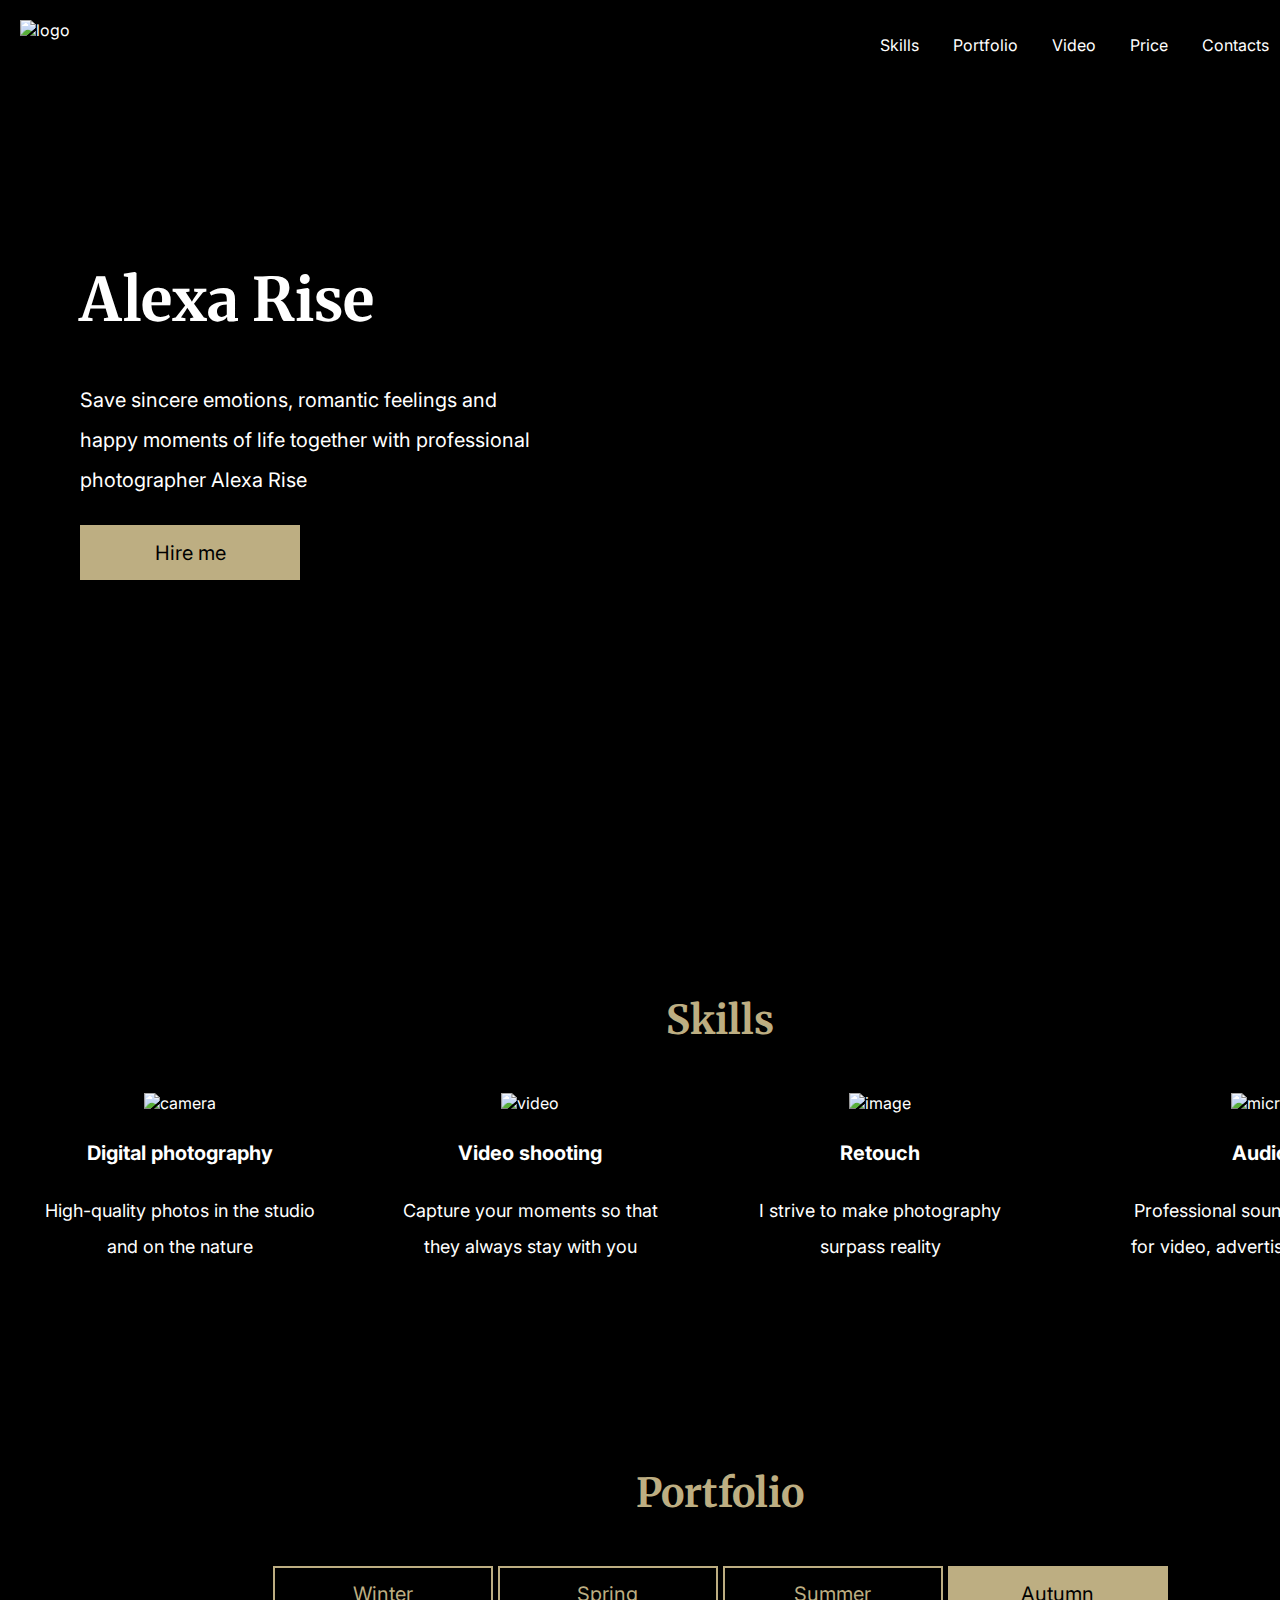
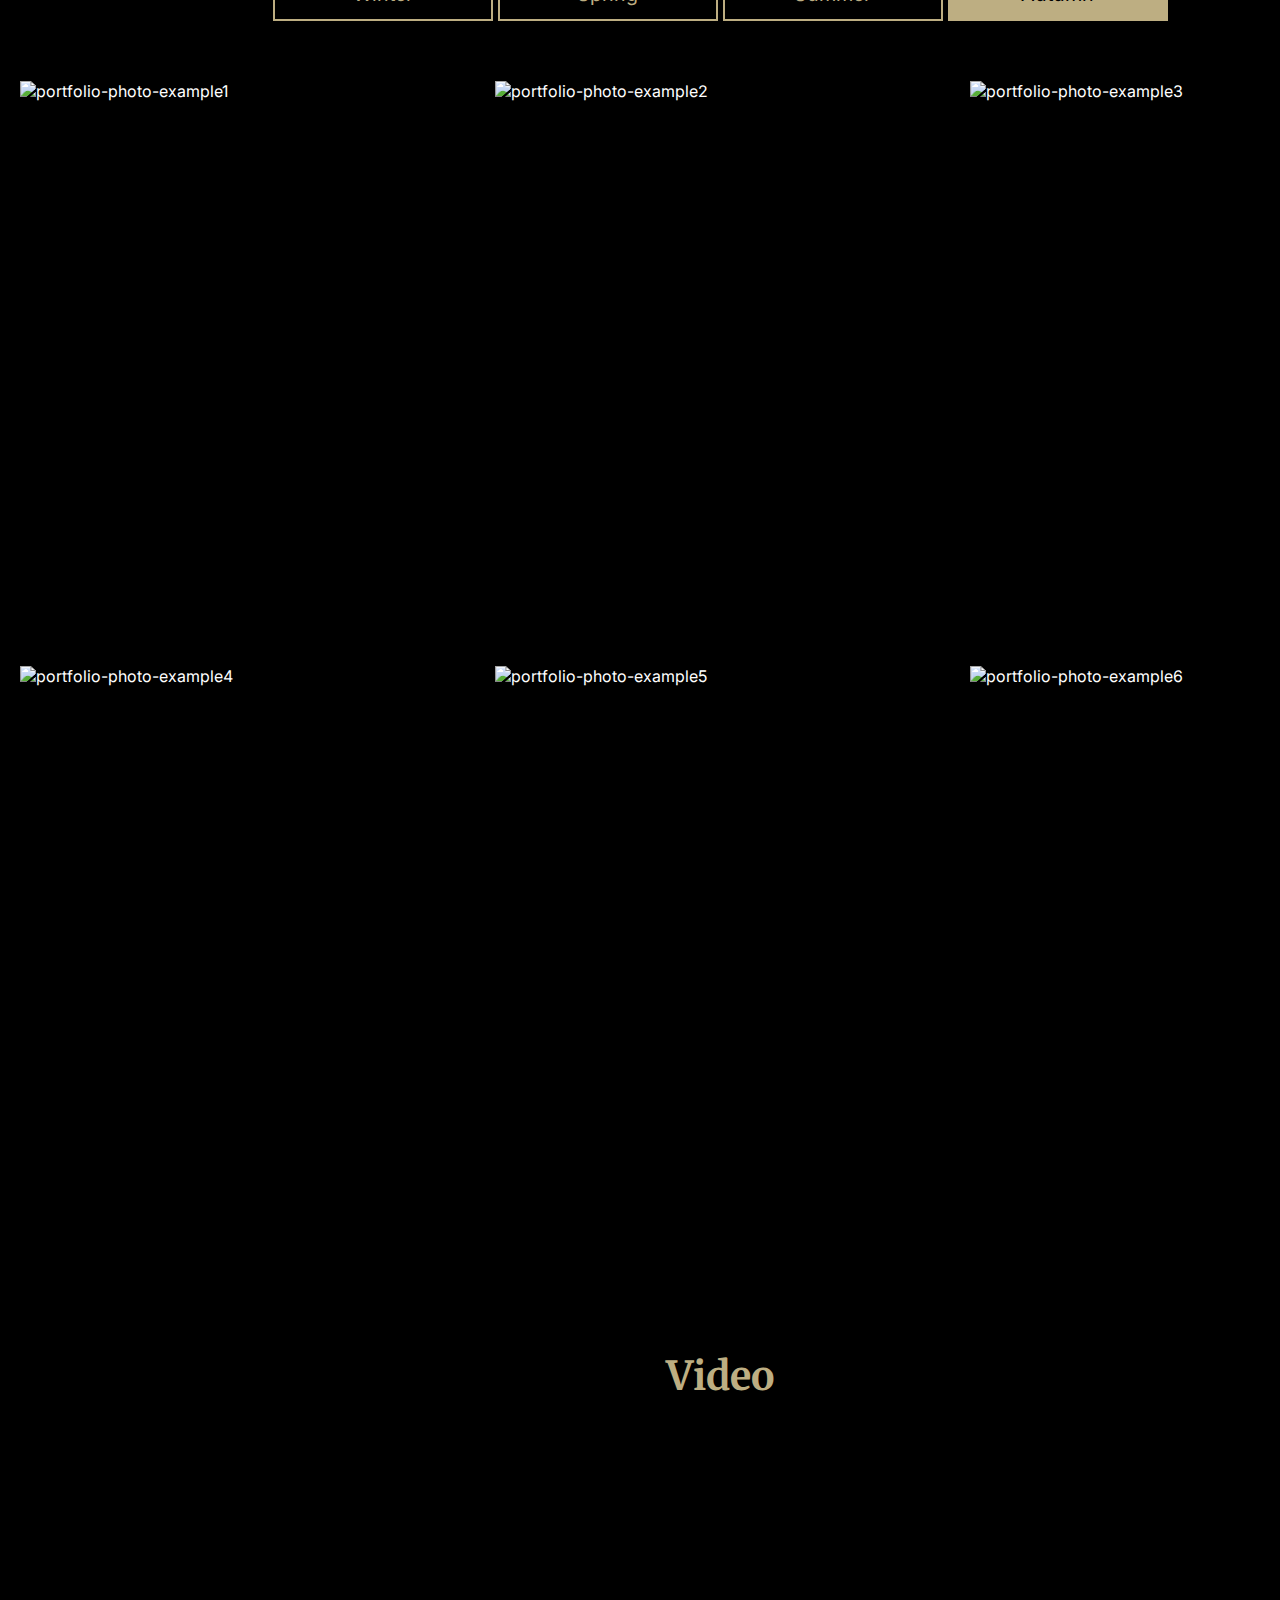
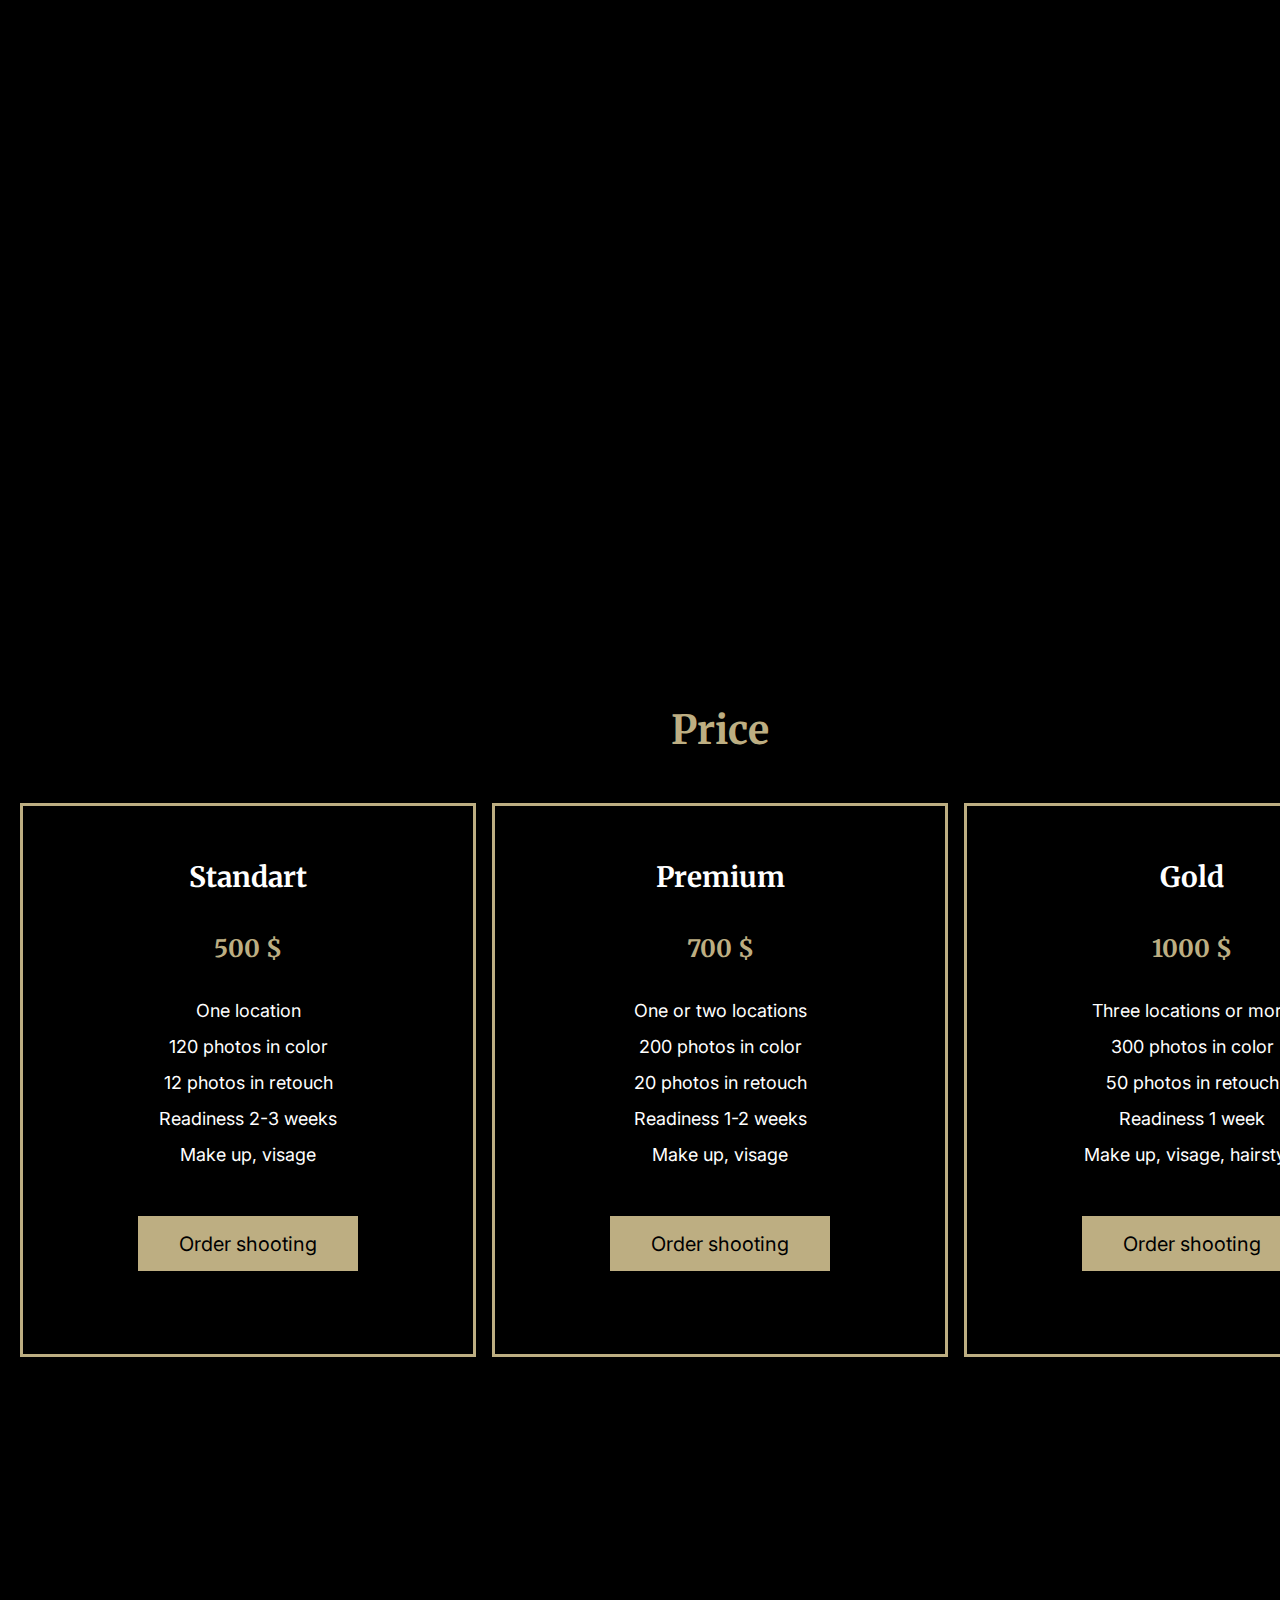
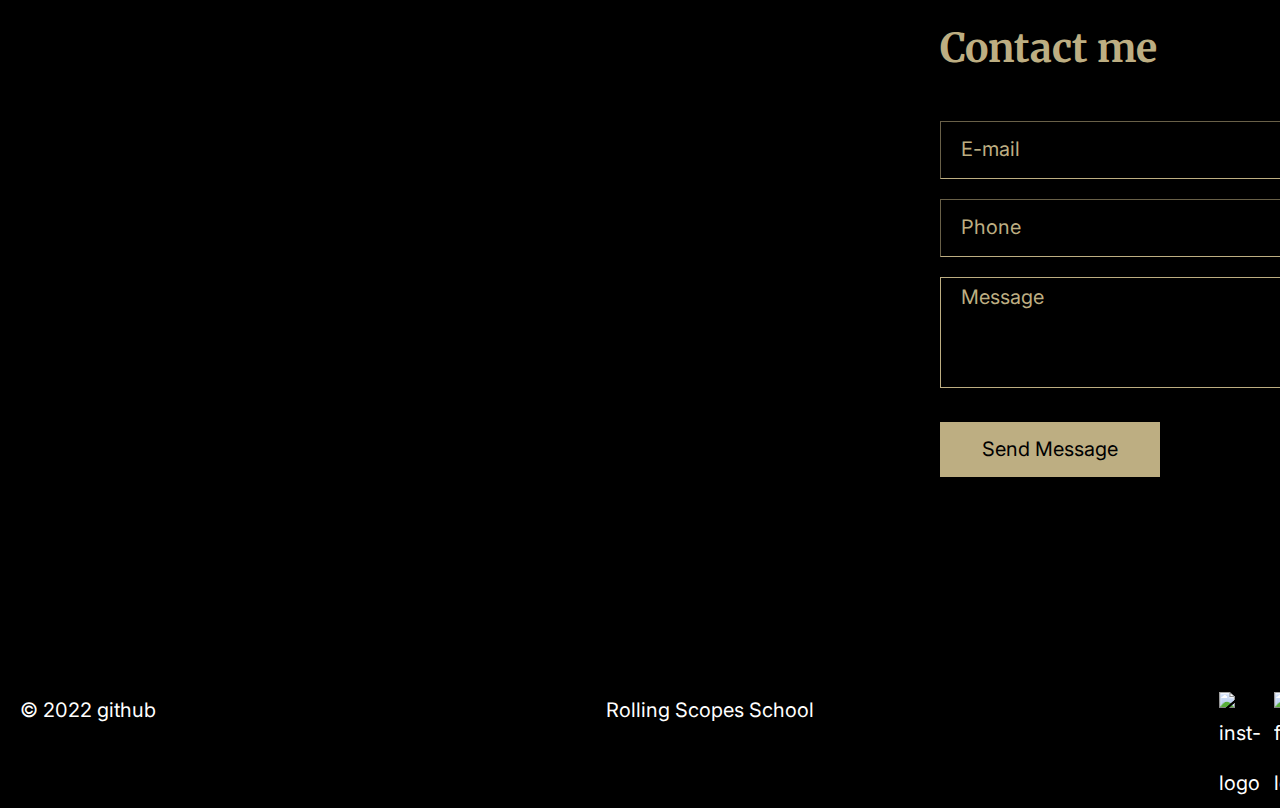
==== index.html @ 358b3a23 "Add files via upload" ====
<!DOCTYPE HTML>
<html>
 <head>
  <meta charset="utf-8">
  <title>portfolio</title>
  <link rel="preconnect" href="https://fonts.googleapis.com">
  <link rel="preconnect" href="https://fonts.gstatic.com" crossorigin>
  <link href="https://fonts.googleapis.com/css2?family=Inter:wght@400;700&family=Merriweather:wght@700&family=Open+Sans:wght@300&display=swap" rel="stylesheet">
  <link rel="preconnect" href="https://fonts.googleapis.com">
  <link rel="preconnect" href="https://fonts.gstatic.com" crossorigin>
  <link href="https://fonts.googleapis.com/css2?family=Inter:wght@400;700&family=Open+Sans:wght@300&display=swap" rel="stylesheet">
  <link rel="stylesheet" href="style.css">
 </head>
 <body>
     <header>
        <div class="container">
            <div class="logo"><img src="assets/svg/logo.svg" alt="logo" width="50px" height="50px"></div>
            <div class="nav-list"><nav>
             <a href="#skills">Skills</a>
             <a href="#portfolio">Portfolio</a>
             <a href="#video">Video</a>
             <a href="#price">Price</a>
             <a href="#contacts">Contacts</a>
         </nav></div>
         <div class="switch-lng">
             <span class="lng-active">en</span>
             <span class="text-lng">/</span>
             <span class="lng-non-active" title="sorry, this function isn't available now. please, try later">ru</span>
         </div>
        </div>
    </header>
     <main>
         <section class="bg">
             <div class="hero">
             <h1>Alexa Rise</h1>
             <p class="introduction">Save sincere emotions, romantic feelings and happy moments of life together 
                with professional photographer Alexa Rise</p>
                <span><button><div class="button-text">Hire me</div></button></span>
         </section>

         <section id="skills" class="skills">
         <div class="heh2"><h2>Skills</h2></div>
         <div class="skills-items">
             <div class="skill-item" style="margin-right:30px;">
                 <img src = "assets/svg/camera 1.svg" alt="camera" width="62px" height="50px">
                 <p>Digital photography</p> 
                 <p class="text-item">High-quality photos in the studio and on the nature</p>
                 </div>

             <div class="skill-item" style="margin-right: 30px;" style="margin-left: 30px;">
                 <img src = "assets/svg/video 1.svg" alt="video" width="60px" height="50px"> 
                 <p>Video shooting</p>
                 <p class="text-item">Capture your moments so that they always stay with you</p>
             </div>

             <div class="skill-item"  style="margin-right: 30px;" style="margin-left: 30px;">
                <img src = "assets/svg/image 1.svg" alt="image" width="66px" height="50px">
                <p>Retouch</p>
                <p class="text-item">I strive to make photography surpass reality</p>
             </div>

             <div class="skill-item" style="margin-left: 30px;">
                <img src = "assets/svg/mic 1.png" alt="micro" width="32px" height="50px">
                <p>Audio</p>
                <p class="text-item">Professional sounds recording for video, advertising, portfolio</p>
             </div>

         </div>
        </section>


        <section class="portfolio" id="portfolio">
         <div class="heh2"><h2>Portfolio</h2></div>
         <div class="portfolio-buttons">
             <span><button class="button-non-active" title="sorry, this function isn't available now. please, try later" ><div class="button-na-text">Winter</div></button></span>
             <span><button class="button-non-active" title="sorry, this function isn't available now. please, try later" ><div class="button-na-text">Spring</div></button></span>
             <span><button class="button-non-active" title="sorry, this function isn't available now. please, try later" ><div class="button-na-text">Summer</div></button></span>
             <span><button ><div class="button-text">Autumn</div></button></span>
         </div>
         <div class="portfolio-items">
             <div class="photo-row">
             <img src="assets/img/portfolio-img.jpg" alt="portfolio-photo-example1" width="450px" height="560px">
             <img src="assets/img/portfolio-img-1.jpg" alt="portfolio-photo-example2" width="450px" height="560px">
             <img src="assets/img/portfolio-img-2.jpg" alt="portfolio-photo-example3" width="450px" height="560px">
             </div>
             <div class="photo-row">
             <img src="assets/img/portfolio-img-3.jpg" alt="portfolio-photo-example4" width="450px" height="560px">
             <img src="assets/img/portfolio-img-4.jpg" alt="portfolio-photo-example5" width="450px" height="560px">
             <img src="assets/img/portfolio-img-5.jpg" alt="portfolio-photo-example6" width="450px" height="560px">
         </div></div>
        </section>

         <section id="video" class="video">
            <div class="heh2"><h2>Video</h2></div>
        <div class="video-player">
          
            </div>
        </section>


        <section id="price" class="price">
        <div class="heh2"><h2>Price</h2></div>
        <div class="price-items">
            <div class="price-item">
                <div class="price-type">Standart</div>
                <div class="price-price">500 $</div>
                <div class="frame">
                    <div>One location</div>
                    <div>120 photos in color</div>
                    <div>12 photos in retouch</div>
                    <div>Readiness 2-3 weeks</div>
                    <div>Make up, visage</div>
                </div>
                <div class="price-button"><button><div class="button-text">Order shooting</div></button></div>
            </div>
            <div class="price-item">
                <div class="price-type">Premium</div>
                <div class="price-price">700 $</div>
                <div class="frame">
                    <div>One or two locations</div>
                    <div>200 photos in color</div>
                    <div>20 photos in retouch</div>
                    <div>Readiness 1-2 weeks</div>
                    <div>Make up, visage</div>
                </div>
                <div class="price-button"><button><div class="button-text">Order shooting</div></button></div>
            </div>
            <div class="price-item">
                <div class="price-type">Gold</div>
                <div class="price-price">1000 $</div>
                <div class="frame">
                    <div>Three locations or more</div>
                    <div>300 photos in color</div>
                    <div>50 photos in retouch</div>
                    <div>Readiness 1 week</div>
                    <div>Make up, visage, hairstyle</div>
                </div>
                <div class="price-button"><button><div class="button-text">Order shooting</div></button></div>
            </div>
        </div>
        </section>


        <section id="contacts" class="contacts">
            <div class="contacts-form">
                <div class="contacts-h2"><h2>Contact me</h2></div>
           <form>
               <div class="email"><input placeholder="E-mail"></div>
               <div class="phone"><input placeholder="Phone"></div>
               <div class="text"><textarea placeholder="Message"></textarea></div>
           </form>
           <div><button><div class="button-text">Send Message</div></button></div>
         </section></div>


         </div>
    </main>
 </body>
 <footer>
     <div class="footer-data">
        <span>©</span>
        <span class="year"><time datetime="2022">2022</time></span>
        <a href="https://github.com/AngelMakh">github</a>
     </div>
    <div class="rss">
        <a href="https://rs.school/js-stage0/">Rolling Scopes School</a>
    </div>
    <div class="social-list">
        <span class="logo-footer"><a href="https://instagram.com/makhotkinaangelina?utm_medium=copy_link"><img src="assets/svg/inst 1.svg" alt="inst-logo"></a></span>
        <span class="logo-footer"><a href="https://www.google.com/search?q=facebook&oq=facebook&aqs=chrome..69i57j46i131i199i433i465i512j0i512l6.2070j0j7&sourceid=chrome&ie=UTF-8"><img src="assets/svg/fb 1.svg" alt="facebook-logo"></a></span>
        <span class="logo-footer"><a href="https://www.google.com/search?q=twitter&ei=0y7kYbCDNJK-kPIP36G_-A0&ved=0ahUKEwjwuKDcwLb1AhUSH0QIHd_QD98Q4dUDCA4&uact=5&oq=twitter&gs_lcp=[base64]&sclient=gws-wiz"><img src="assets/svg/tw 1.svg" alt="twitter-logo"></a></span>
        <span class="logo-footer"><a href="https://www.google.com/search?q=pinterest&ei=8i7kYaiNOejlrgSM0IvYCw&oq=pi&gs_lcp=[base64]&sclient=gws-wiz"><img src="assets/svg/pinterest 1.svg" alt="pinterest-logo"></a></span>
    </div>
 </footer>
</html>
---- style.css ----
main {
  background-image: url('./assets/img/bg.jpg');
  background-position: center -90px;
  background-repeat: no-repeat;
  margin-top: 0;
 }

  html {
    scroll-behavior: smooth; 
  }

  body {
    width: 1440px;
    color: white;
    background-color: black;
    font-family: 'Inter', sans-serif;
    display: flex;
    flex-direction: column;
    justify-content: center;
    margin: auto;
  }

  a :hover {
    cursor: pointer;
    color:#BDAE82;
  }

  header div {
    display: flex;
    flex-direction: row;
  }

  header .container {
    height: 90px;
    width: 1440px;
    background: url('./assets/img/bg.jpg');
    background-repeat: no-repeat;
    background-position: center 0;
    margin-bottom: 0;
    padding-bottom: 0;
  }
 
  .logo {
    width:50px;
    height:40px;
    margin-top: 20px;
    margin-left: 20px;
  }

  .logo:hover {
    filter: invert(26%) sepia(15%) saturate(638%) hue-rotate(7deg) brightness(92%)
      contrast(87%);
  }
  
  nav {
    padding-top: 15px;
    width: 439px;
    height:50px;
    margin: 20px 0px 20px 780px;
    padding-left:30px ;
    padding-right: 31px;
    align-items: center;
    vertical-align: middle;
  }

  nav a {
    text-decoration: none;
    color: white;
    margin-right: 30px;
    cursor: pointer;
  }
  
  .introduction {
    height: 120px;
    width: 470px;
    left: 0px;
    top: 130px;
    border-radius: nullpx;
    font-family: 'Inter', sans-serif;
    font-style: normal;
    font-weight: normal;
    font-size: 20px;
    line-height: 40px;
    margin-bottom: 25px;;
  }

  .button-text {
    font-family: 'Inter', sans-serif;
    font-style: normal;
    font-weight: normal;
    font-size: 20px;
    line-height: 40px;
    text-align: center;
    color: #000000;
  }

  .button-na-text {
    font-family: 'Inter', sans-serif;
    font-style: normal;
    font-weight: normal;
    font-size: 20px;
    line-height: 40px;
    text-align: center;
    color: #BDAE82;  
  }

  h1 {
    font-size: 40px;
    font-family: 'Merriweather', sans-serif;
    width :500px;
    height: 120px;
    font-style: normal;
    font-weight: bold;
    font-size: 60px;
    line-height: 120px;  
    margin-bottom: 0;
  }

  h2 {
    font-family: 'Merriweather', sans-serif;
    color: #BDAE82;
    font-style: normal;
    font-weight: bold;
    font-size: 40px;
    line-height: 80px;
  }

  .heh2 {
    text-align: center;
  }

  .bg {
    margin-top: -10px;;
    height: 640px;
  }

  .hero {
    margin: 160px 860px 330px 80px;
    padding-right: 30px;
  }

  main .section-title {
    margin: 1.388% 0px;
    width: 7.7778%;
    height: 80px;
    
  }

  main .skills {
    margin-top: 100px;
    height: 440px;
    top: 940px;
  }

  main .portfolio {
    height: 1450px;
    top: 100px;
  }

  main .video {
    top: 100px;
    height: 920px;
    top: 100px;  
    bottom: 100px;
  }

  main .contacts{
    background-position:center;
    width: 1440px;
    height: 700px;
    background-image: url("assets/img/contacts.jpg");
  }

  main .price {
    height: 700px;
    top: 100px;
  }

  main .skills-items {
    margin-left: 20px;
    margin-right: 20px;
    display: flex;
    justify-content: center;
  }

  main .skill-item {
    width: 320px;
    height: 240px;
    text-align: center;
    image-orientation: center;
    padding: 0 20px 8px 20px;
  }

  main .skill-item p {
    font-style: normal;
    font-weight: bold;
    font-size: 20px;
    line-height: 40px;
    font-family: 'Inter', sans-serif;
  }

  main .skill-item .text-item {
    font-family: 'Inter' sans-serif;
    font-style: normal;
    font-weight: normal;
    font-size: 18px;
    line-height: 36px;
  }

  .price-items {
    margin-left: 20px;
    margin-right: 20px;
    display: flex;
    justify-content: space-between;
  }

  .price-item {
    border: 3px solid #BDAE82;
    width: 450px;
    height: 505px;
    font-family: 'Merriweather', sans-serif;
    font-style: normal;
    font-weight: bold;
    font-size: 28px;
    line-height: 56px;
    text-align: center;
    padding-top: 43px;
  }

footer a {
  font-family: 'Inter', sans-serif;
  font-style: normal;
  font-weight: normal;
  font-size: 20px;
  line-height: 50px;
  text-decoration: none;
  color: white;
}

::placeholder {
  font-family: 'Inter', sans-serif;
  color: #bdae82;
  font-size: 20px;
}

.price-price {
  font-family: 'Merriweather' sans-serif;
  font-style: normal;
  font-weight: bold;
  font-size: 24px;
  line-height: 48px;
  text-align: center;
  color: #BDAE82;
  margin-top: 20px;
  margin-bottom: 20px;
}

main .frame {
  line-height: 36px;
  text-align: center;
  font-family: 'Inter', sans-serif;
  font-style: normal;
  font-weight: normal;
  font-size: 18px;
}

button {
  background: #BDAE82;
  border-width: 2px;
  border-color: #BDAE82;
  border-style: solid;
  width: 220px;
  height: 55px;
}

button :hover{
  color:white;
  cursor: pointer;
}

.price-button {
  margin-top: 40px;
}

footer {
  height: 150px;
}

.portfolio-buttons {
  display: flex;
  justify-content: center;
  gap: 5px;
  margin: 60px 273px 60 272px;
  margin-bottom: 60px;
}

.portfolio .portfolio-items {
  height: 1145px;
  margin-right: 20px;
  margin-left: 20px;
}

.portfolio .portfolio-items :hover{
  filter: brightness(110%);
}

.photo-row {
  display: flex;
  gap: 25px;
  margin-top: 25px;
}

.footer-data {
  margin:50px 450px 50px 20px;
  gap:20px;
  font-family: 'Inter' sans-serif;
  font-style: normal;
  font-weight: normal;
  font-size: 20px;
  line-height: 50px;
  color: #FFFFFF;
}

footer {
  display: flex;
  flex-direction: row;
}

.social-list {
  height: 50px;
  display: flex;
  flex-direction: row;
  gap: 23px;
  margin: 57px 20px 50px 405px;
}

footer .logo-footer {
  width: 32px;
  height: 32px;
}

footer .logo-footer :hover{
  filter: invert(26%) sepia(15%) saturate(638%) hue-rotate(7deg) brightness(92%) contrast(87%);
}

.rss {
  font-family: 'Inter', sans-serif;
  font-style: normal;
  font-weight: normal;
  font-size: 20px;
  line-height: 50px;
  color: #FFFFFF;
  margin: 50px 0;
}

.switch-lng {
  gap: 9px;
  margin-right: 20px;
  margin-top: 20px;
}

.lng-active {
  color: #BDAE82;
  font-family: 'Inter' sans-serif;
  font-style: normal;
  font-weight: bold;
  font-size: 20px;
  line-height: 50px;
}

.lng-non-active {
  color: white;
  font-family: 'Inter' sans-serif;
  font-style: normal;
  font-weight: bold;
  font-size: 20px;
  line-height: 50px;
}

.text-lng {
  font-family: Inter;
  font-style: normal;
  font-weight: bold;
  font-size: 20px;
  line-height: 50px; 
  text-align: center;
  color: #FFFFFF;
}

.button-non-active {
  color: #BDAE82;
  border-style: solid;
  border-width: 2px;
  border-color: #BDAE82;
  background-color: black;
}

.contacts-form {
  margin-top: 145px;
  margin-right: 20px;
  margin-left: 940px;
  padding-top: 40px;
}

form {
  display: flex;
  flex-direction: column;
  gap: 20px;
  margin-bottom: 30px;
}

input {
  background-color: rgba(0,0,0,0);
  height: 50px;
  width: 450px;
  border-color: #BDAE82;
  border-width: 1px;  
  padding-left:20px;
  padding-top:5px;
}

textarea {
  background-color: rgba(0,0,0,0);
  height: 100px;
  width: 450px;
  border-color:#BDAE82;
  border-width: 1px;
  padding-left:20px;
  padding-top:7px;
}

.video-player {
  background-image: url("assets/img/video-player.png");
  height: 705px;
  width: 1400px;
  margin-left: 20px;
  margin-right: 20px;
}
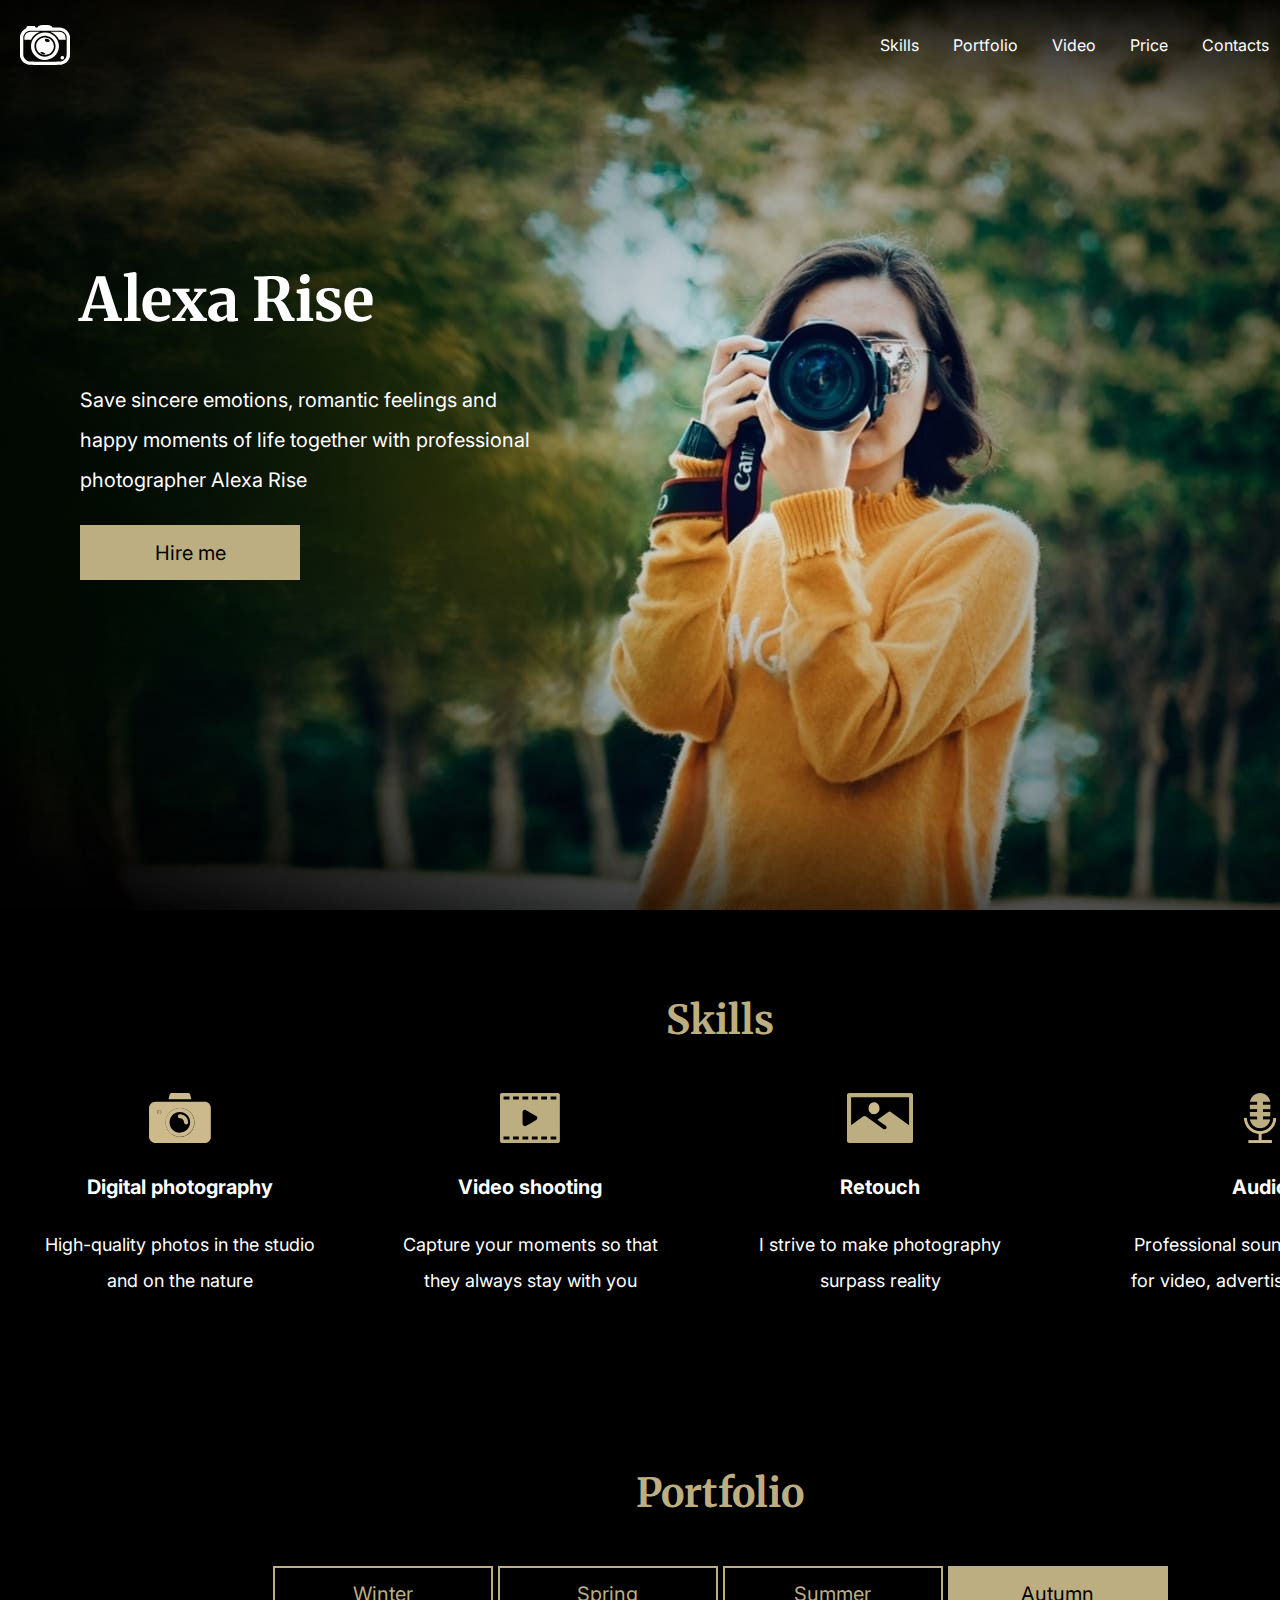
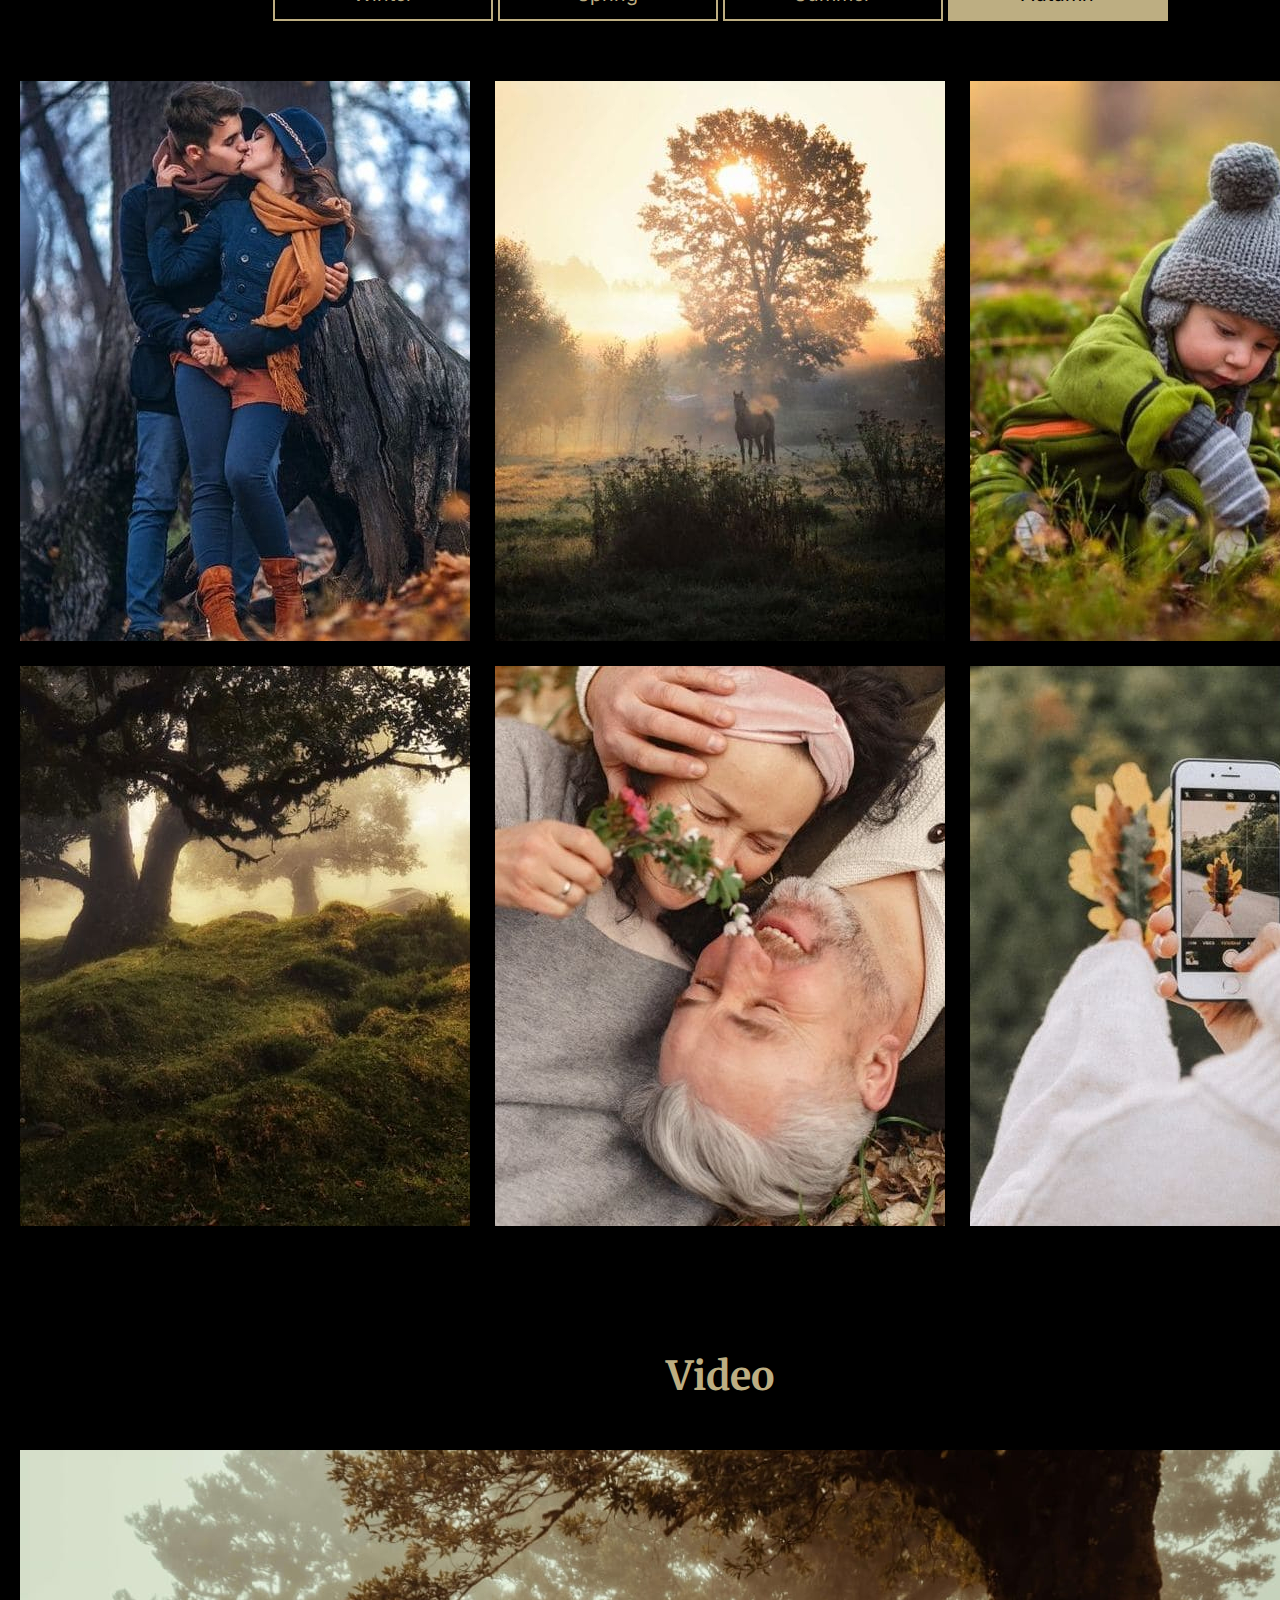
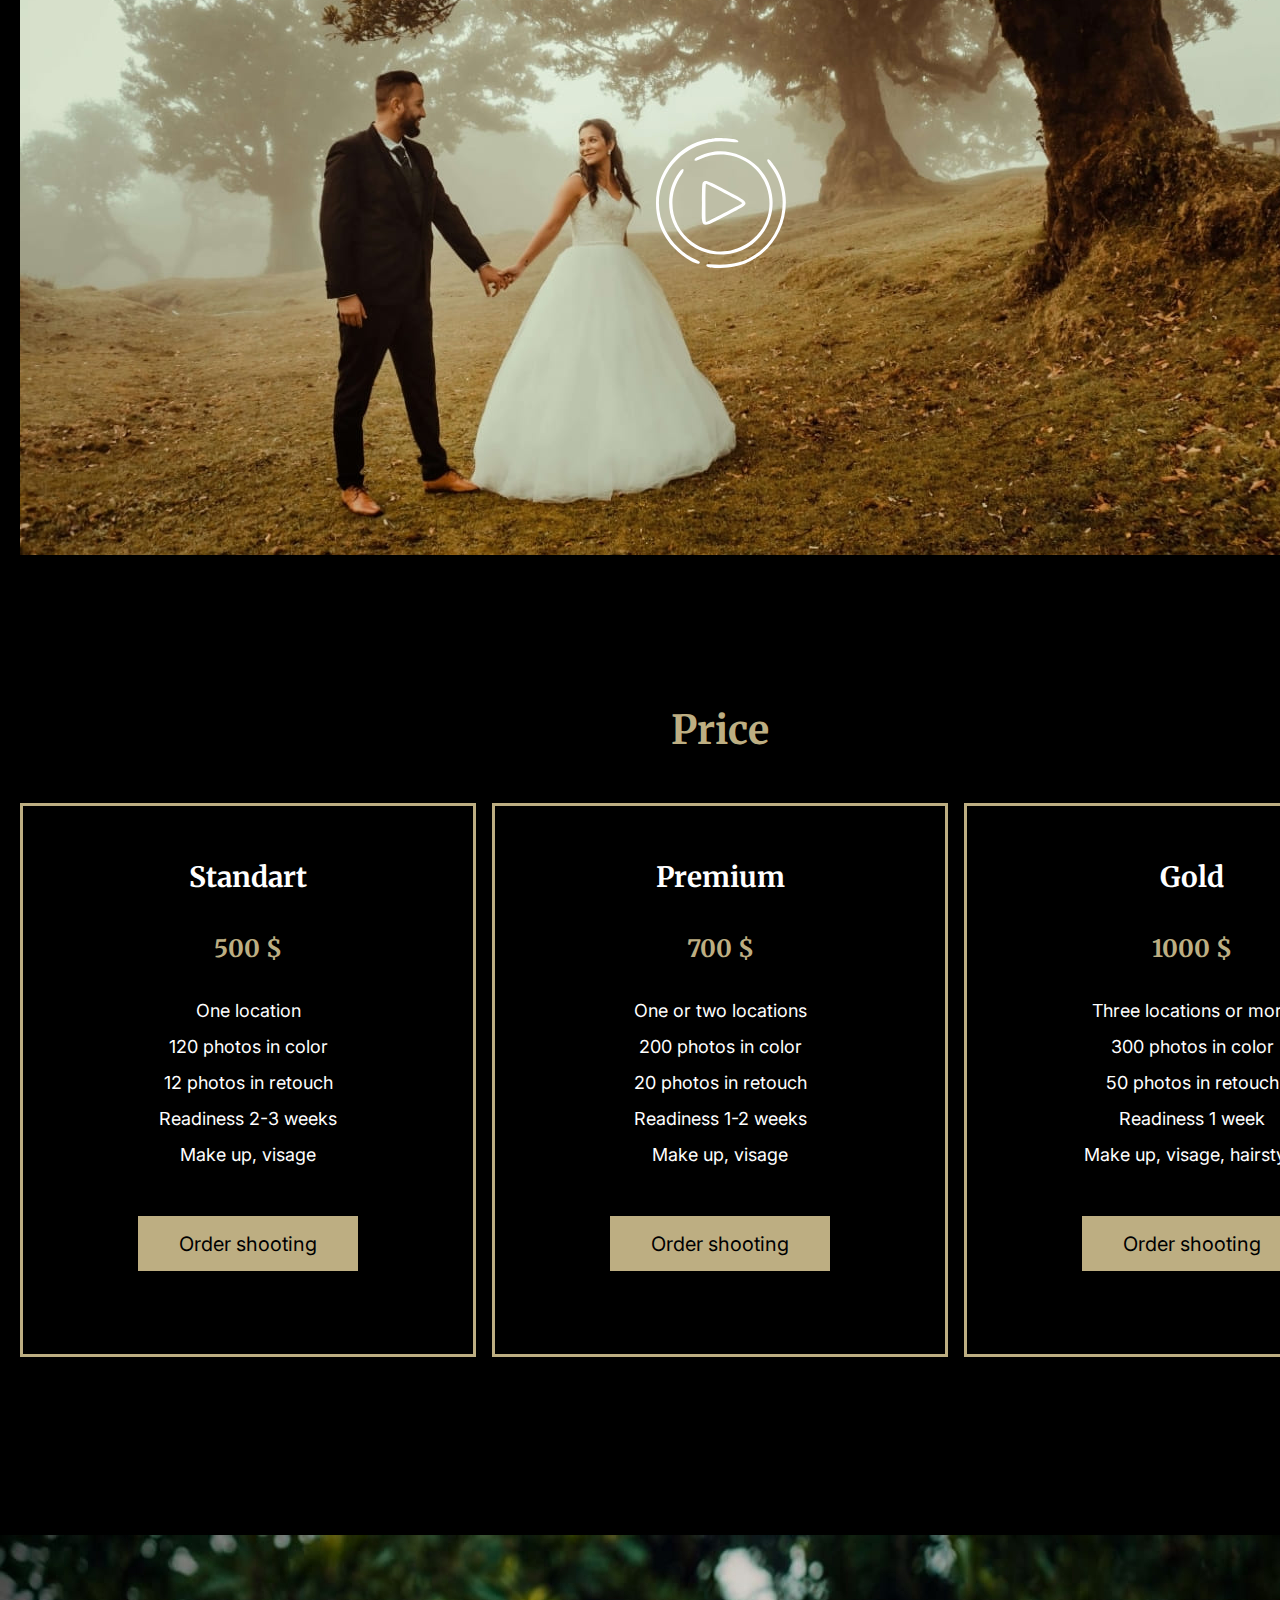
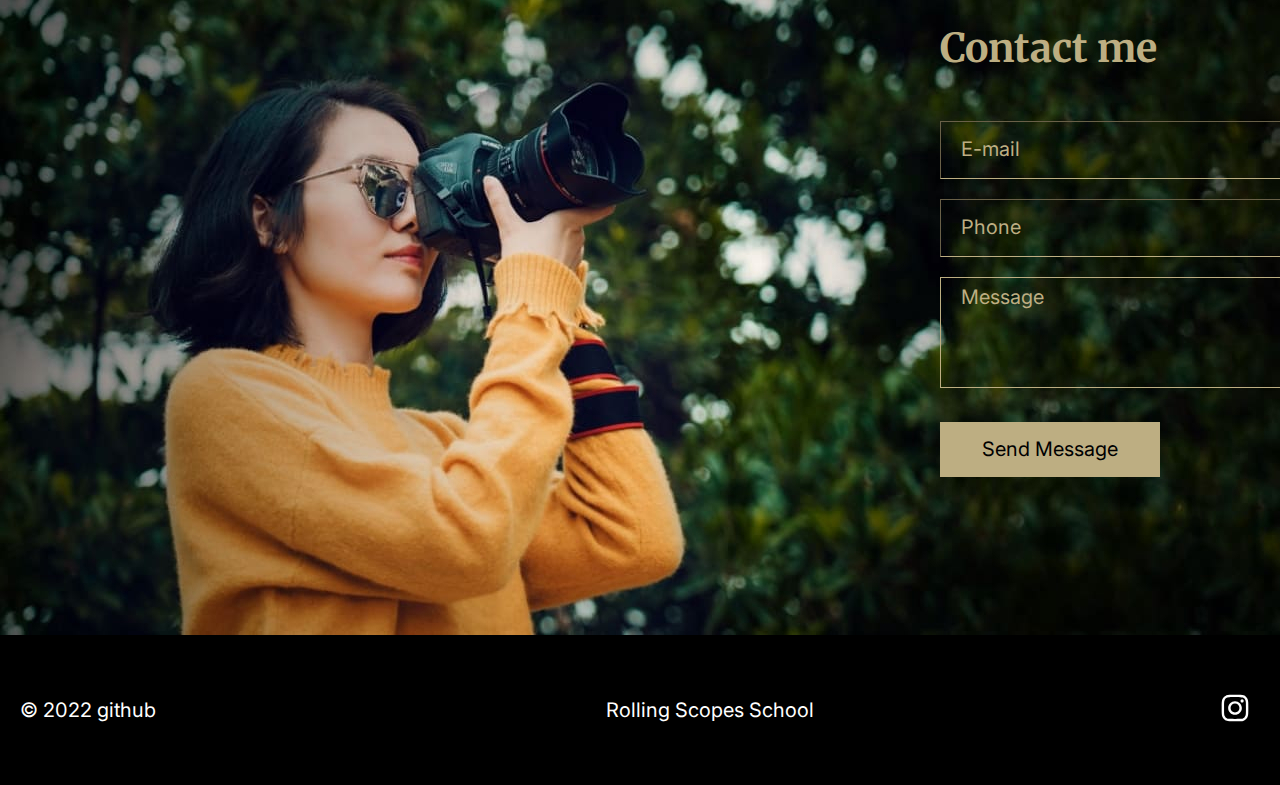
==== commit 49402fa3: "Add files via upload" ====
--- a/index.html
+++ b/index.html
@@ -14,9 +14,9 @@
  <body>
      <header>
         <div class="container">
-            <div class="logo"><img src="assets/svg/logo.svg" alt="logo" width="50px" height="50px"></div>
+            <div class="logo"><img src="assets/svg/logo.svg" alt="logo" width="50" height="50"></div>
             <div class="nav-list"><nav>
-             <a href="#skills">Skills</a>
+             <a href="#skills" class="change-color">Skills</a>
              <a href="#portfolio">Portfolio</a>
              <a href="#video">Video</a>
              <a href="#price">Price</a>
@@ -35,7 +35,7 @@
              <h1>Alexa Rise</h1>
              <p class="introduction">Save sincere emotions, romantic feelings and happy moments of life together 
                 with professional photographer Alexa Rise</p>
-                <span><button><div class="button-text">Hire me</div></button></span>
+                <span><button><div class="button-text">Hire me</div></button></span></div>
          </section>
 
          <section id="skills" class="skills">
@@ -93,7 +93,7 @@
          <section id="video" class="video">
             <div class="heh2"><h2>Video</h2></div>
         <div class="video-player">
-          
+          <button class="logo-video"><img src="assets/svg/Play_hover.svg" alt="video-player-logo"></button>
             </div>
         </section>
 
--- a/style.css
+++ b/style.css
@@ -91,7 +91,6 @@
     font-style: normal;
     font-weight: normal;
     font-size: 20px;
-    line-height: 40px;
     text-align: center;
     color: #000000;
   }
@@ -437,4 +436,28 @@
   width: 1400px;
   margin-left: 20px;
   margin-right: 20px;
-}+}
+
+.logo-video {
+  border: none;
+  background: rgba(0,0,0,0);
+  width: 130px;
+  height: 130px;
+  padding: 0;
+  margin: 0;
+  margin-top: 288px;
+  margin-left: 636px;
+}
+
+.logo-video :hover{
+  filter: invert(26%) sepia(15%) saturate(638%) hue-rotate(7deg) brightness(92%) contrast(87%);
+}
+
+.rss :hover {
+  color: #BDAE82;
+}
+
+.nav-list :hover{
+  color:#BDAE82;
+}
+
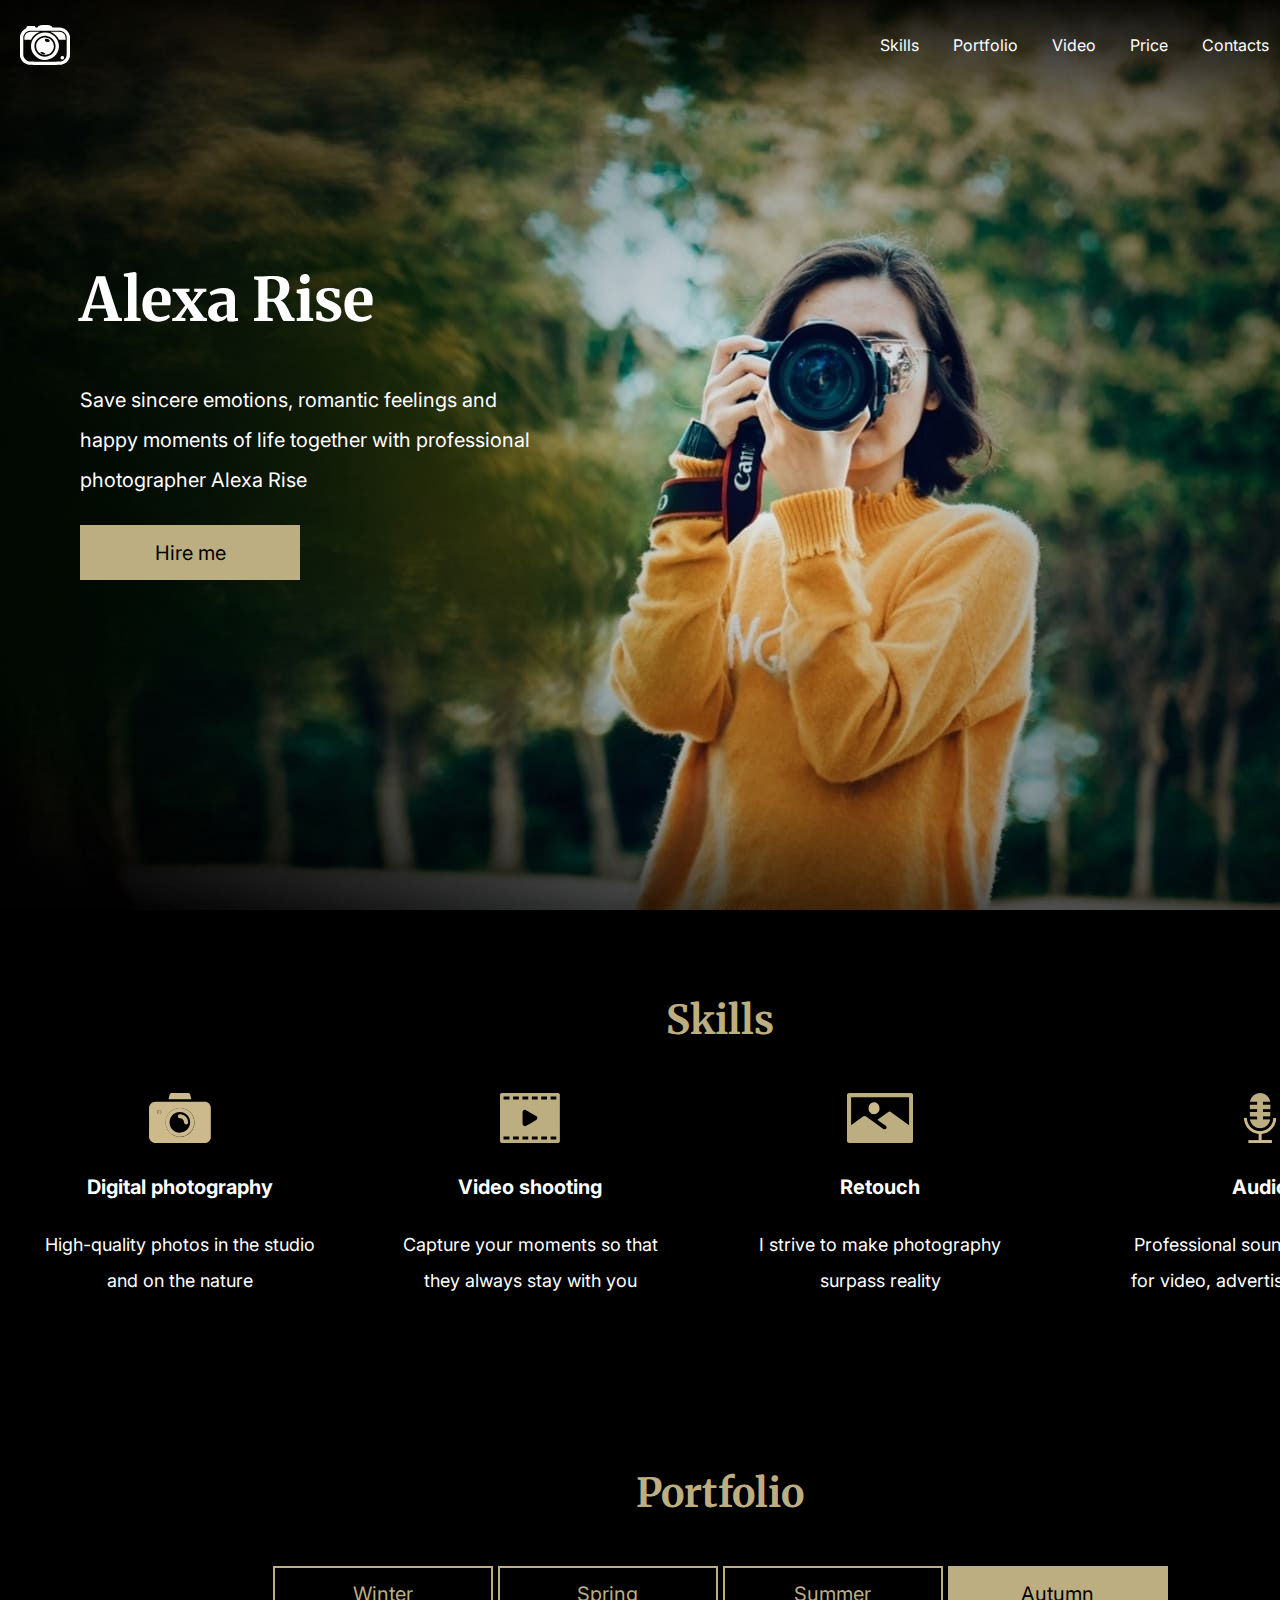
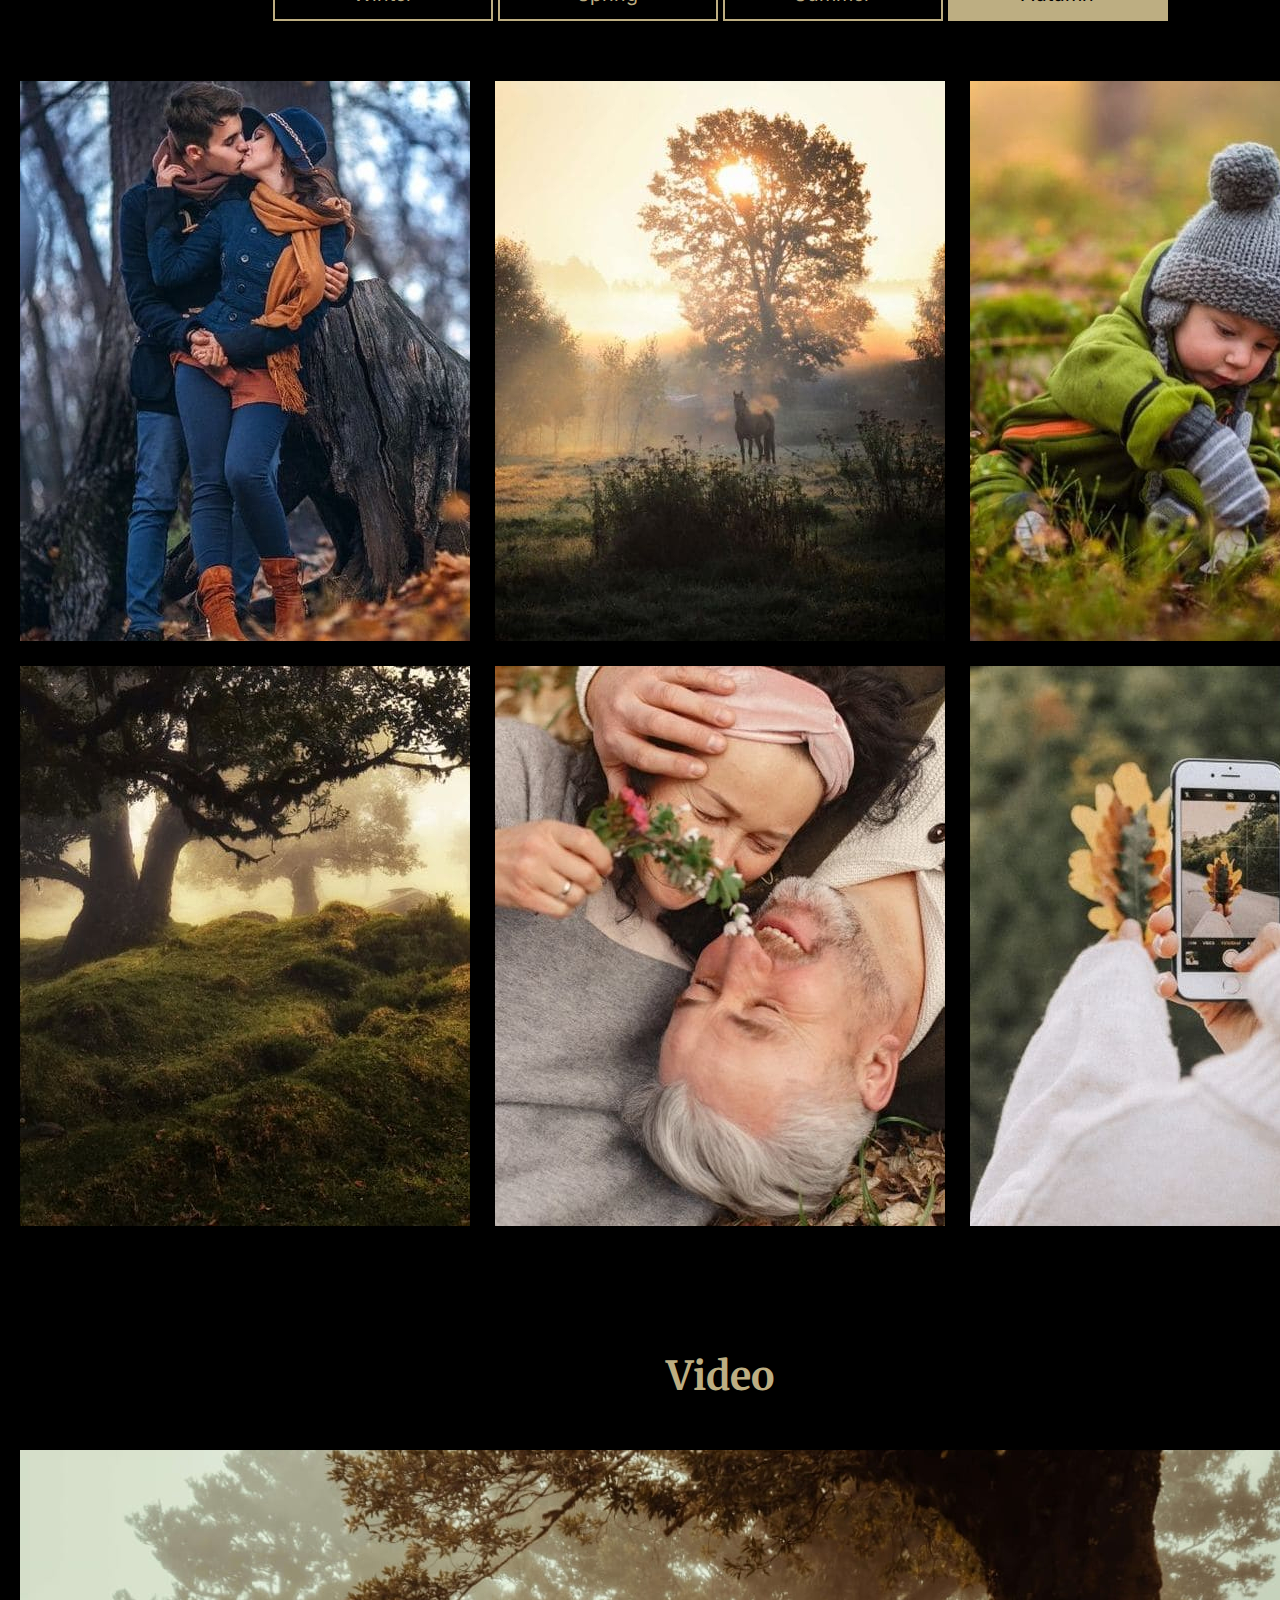
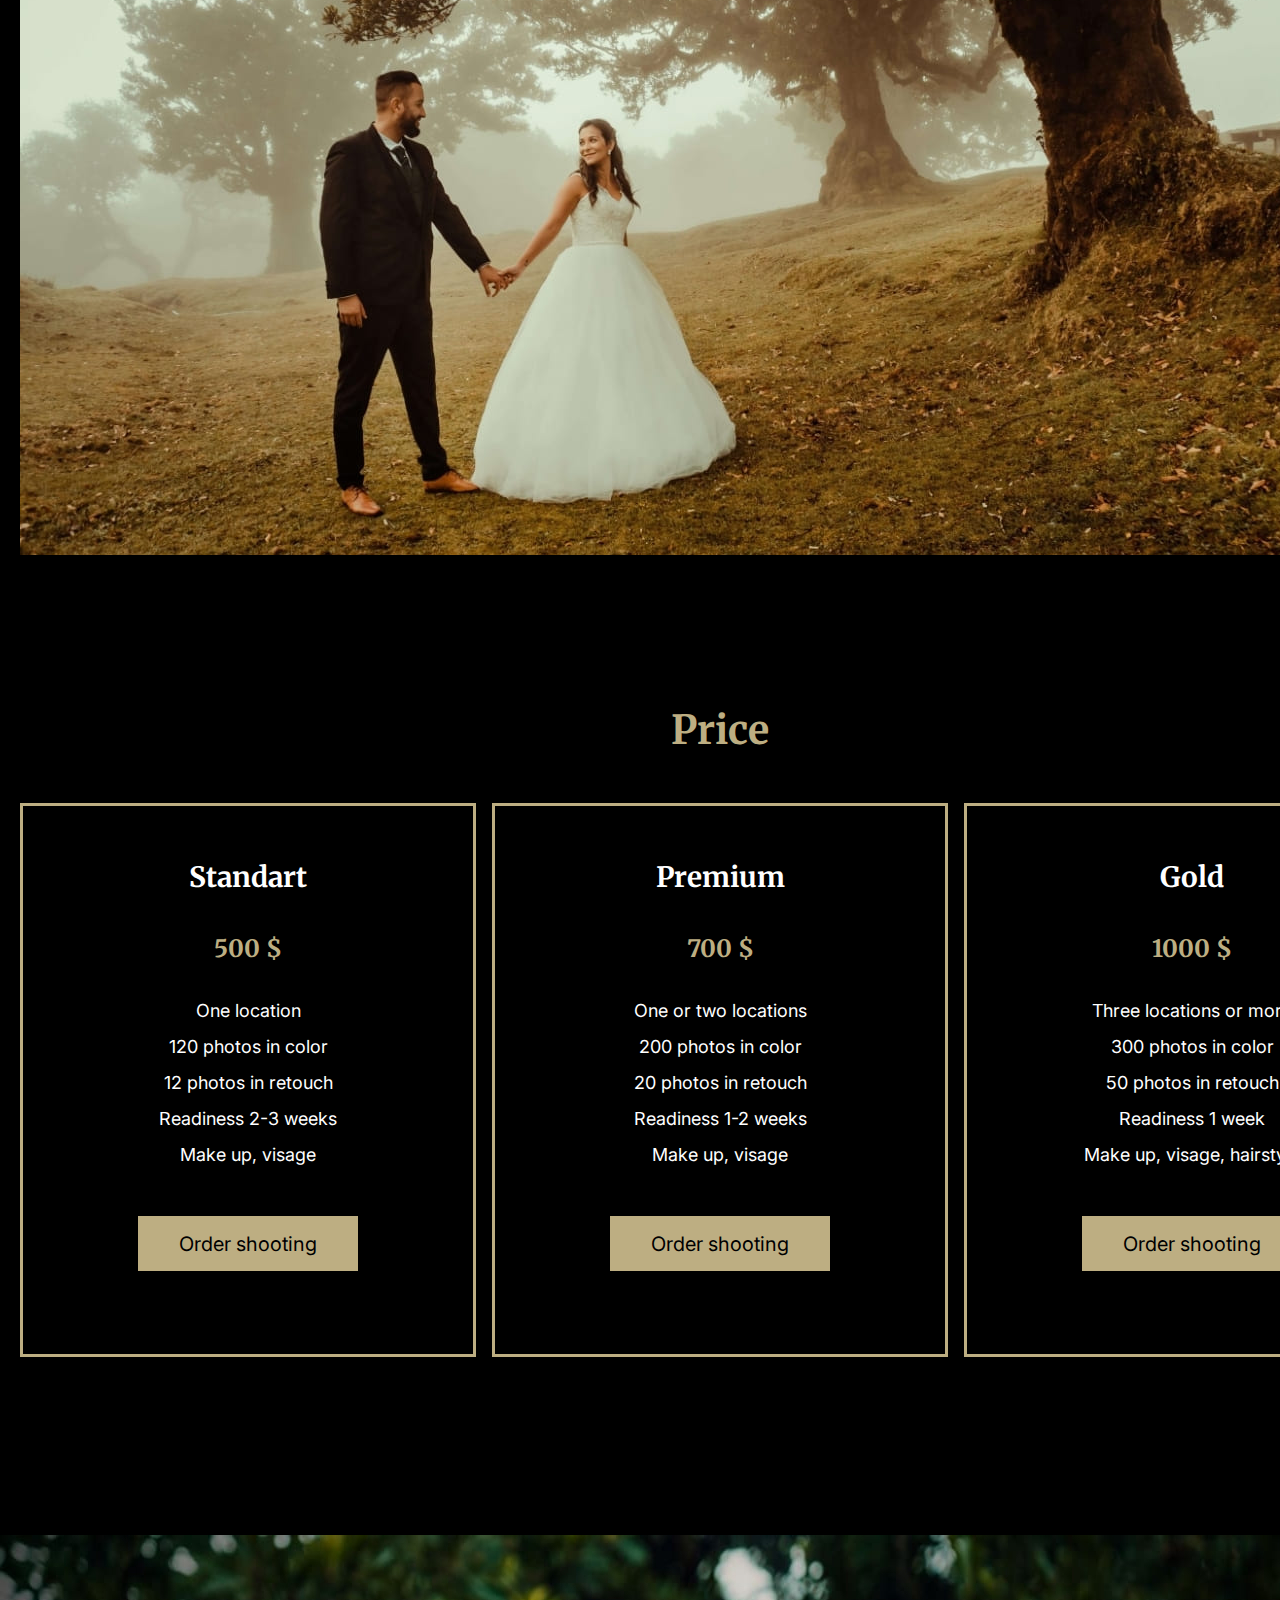
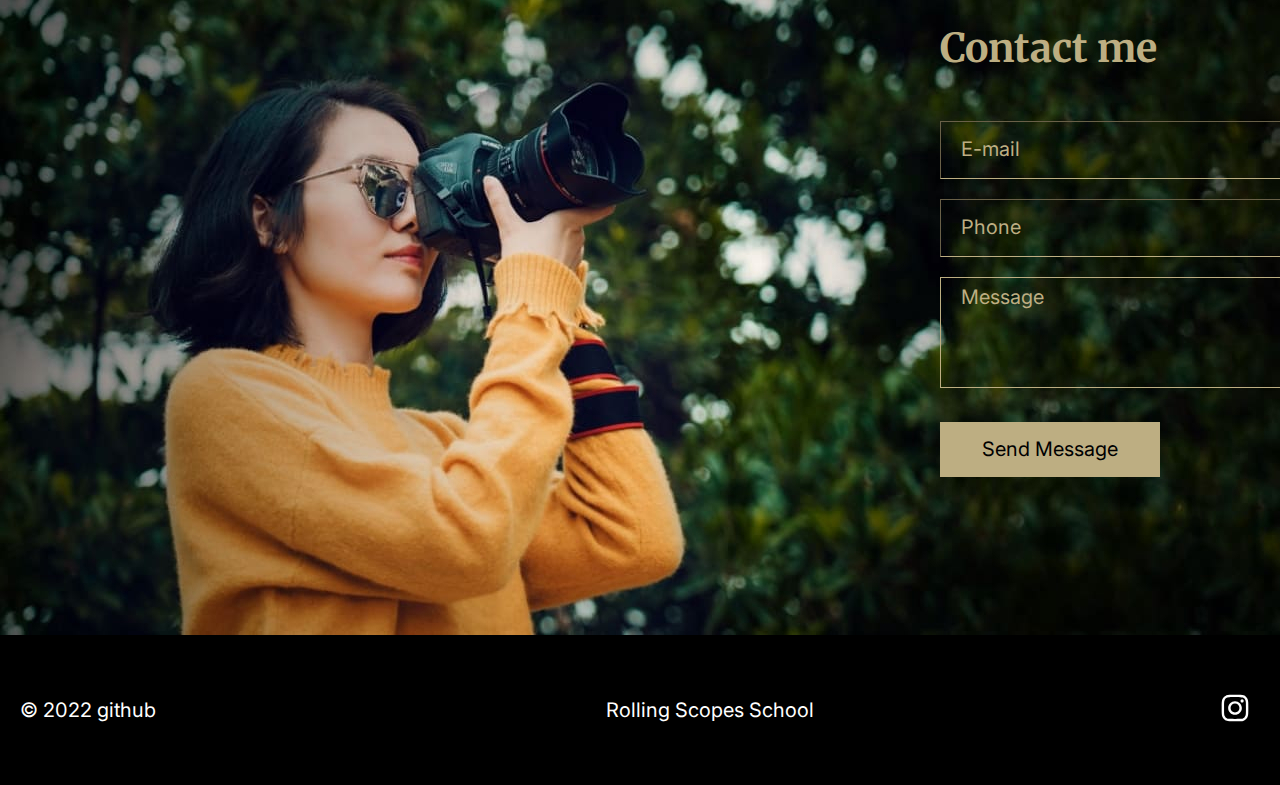
==== commit 4f2e7a0a: "Merge pull request #3 from AngelMakh/portfolio" ====
--- a/index.html
+++ b/index.html
@@ -14,9 +14,9 @@
  <body>
      <header>
         <div class="container">
-            <div class="logo"><img src="assets/svg/logo.svg" alt="logo" width="50" height="50"></div>
+            <div class="logo"><img src="assets/svg/logo.svg" alt="logo" width="50px" height="50px"></div>
             <div class="nav-list"><nav>
-             <a href="#skills" class="change-color">Skills</a>
+             <a href="#skills">Skills</a>
              <a href="#portfolio">Portfolio</a>
              <a href="#video">Video</a>
              <a href="#price">Price</a>
@@ -35,7 +35,7 @@
              <h1>Alexa Rise</h1>
              <p class="introduction">Save sincere emotions, romantic feelings and happy moments of life together 
                 with professional photographer Alexa Rise</p>
-                <span><button><div class="button-text">Hire me</div></button></span></div>
+                <span><button><div class="button-text">Hire me</div></button></span>
          </section>
 
          <section id="skills" class="skills">
@@ -93,7 +93,7 @@
          <section id="video" class="video">
             <div class="heh2"><h2>Video</h2></div>
         <div class="video-player">
-          <button class="logo-video"><img src="assets/svg/Play_hover.svg" alt="video-player-logo"></button>
+          
             </div>
         </section>
 
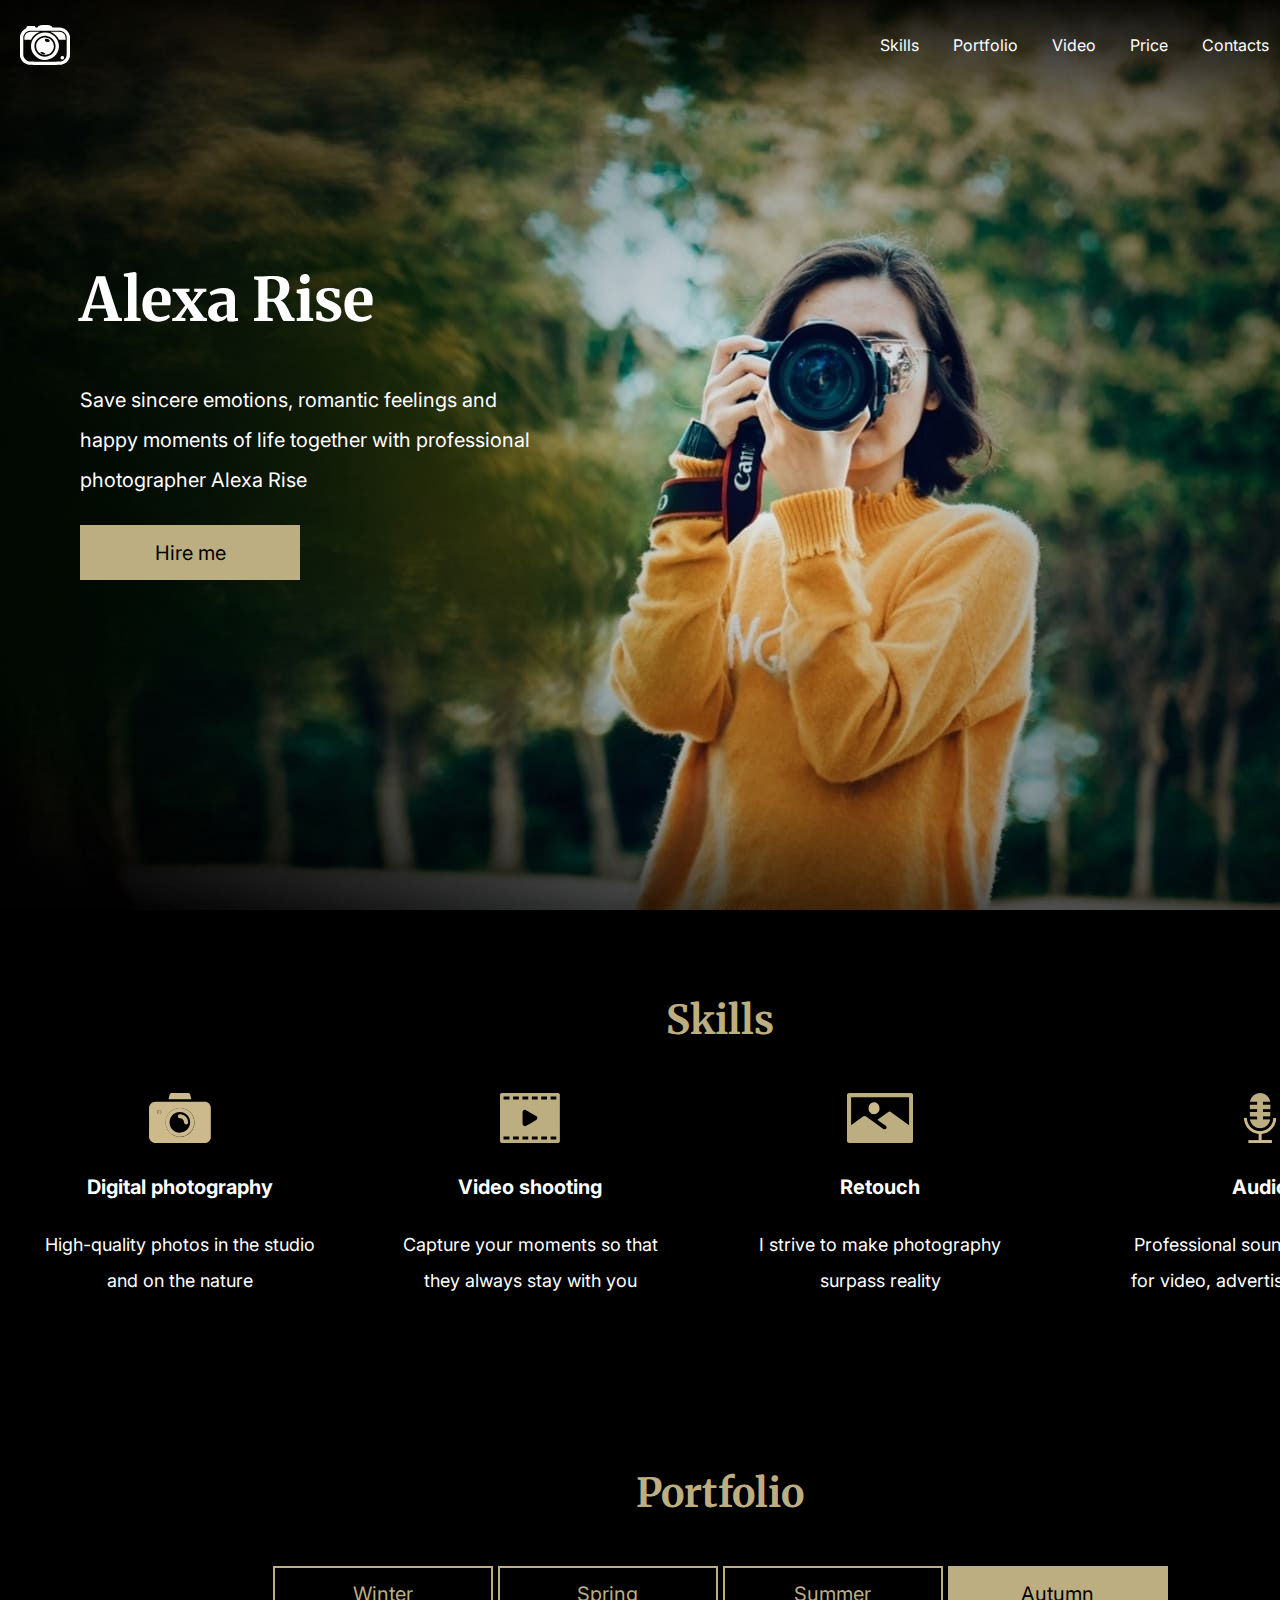
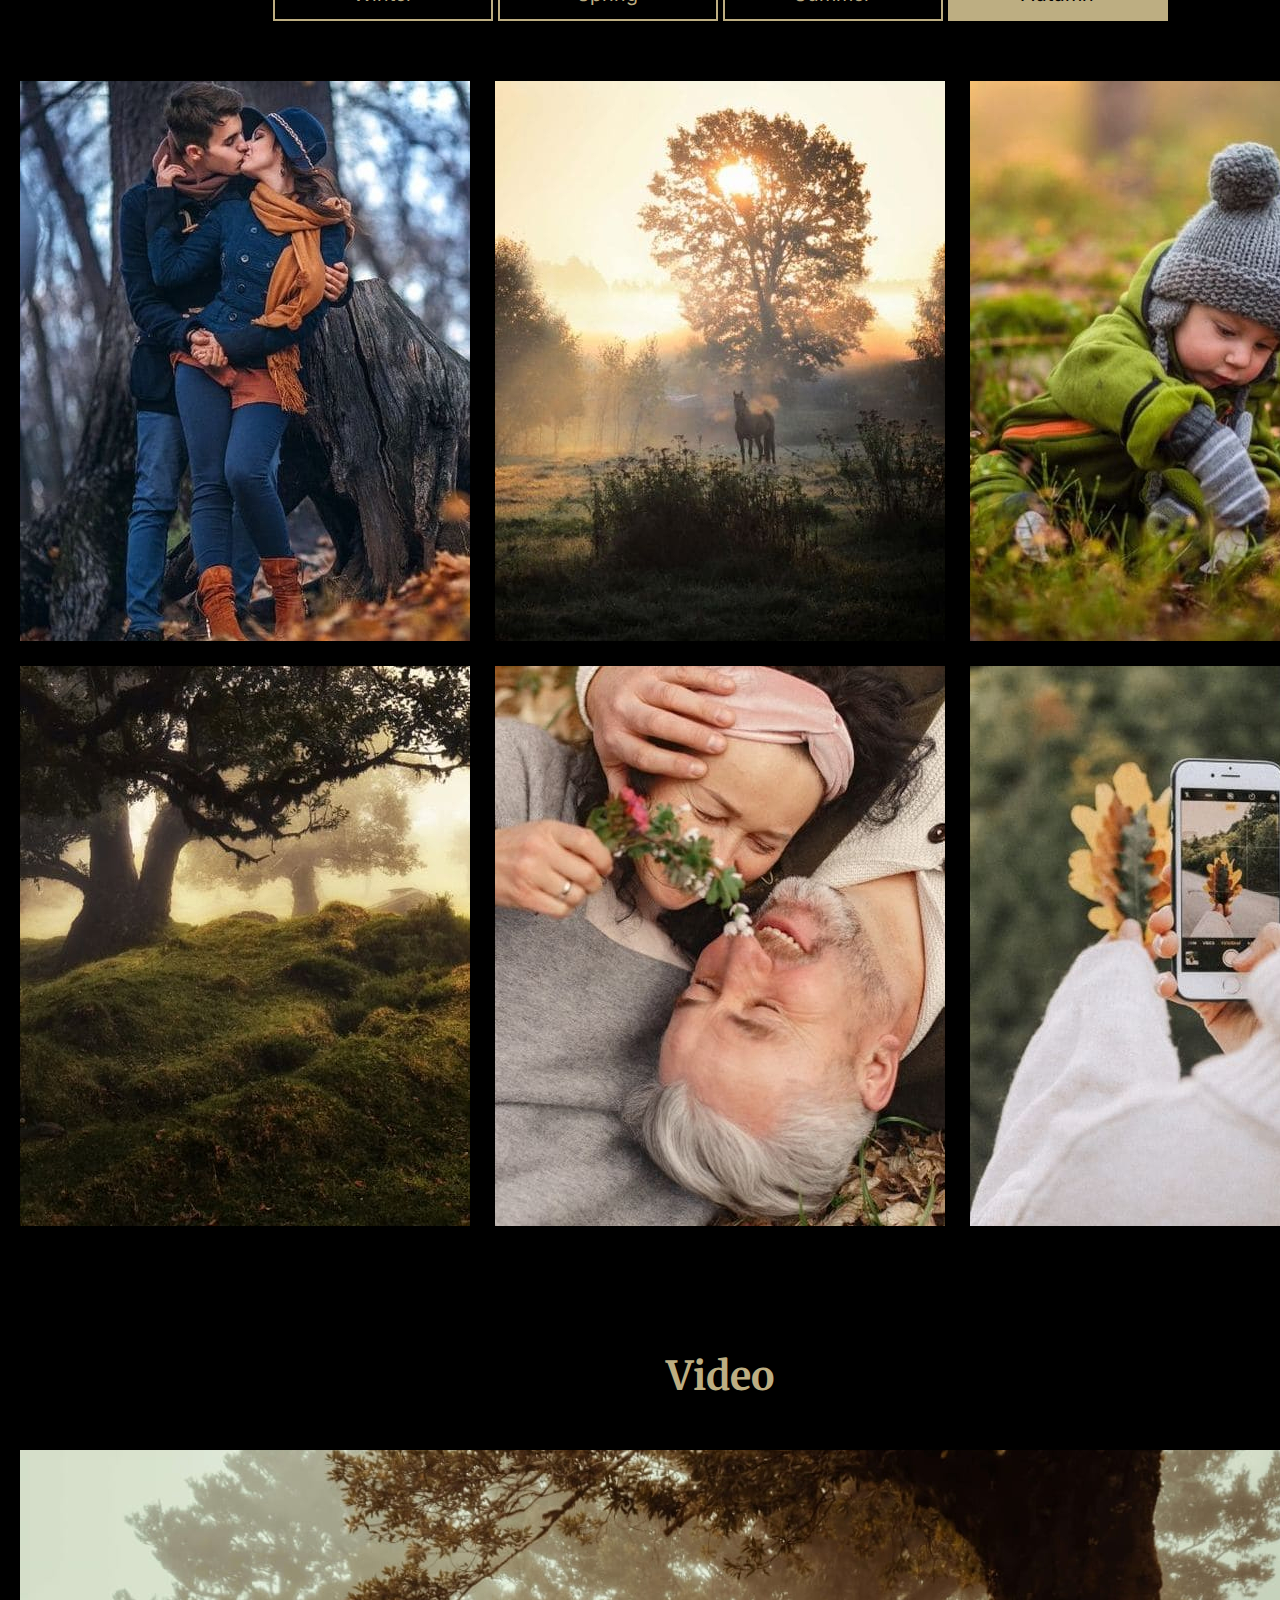
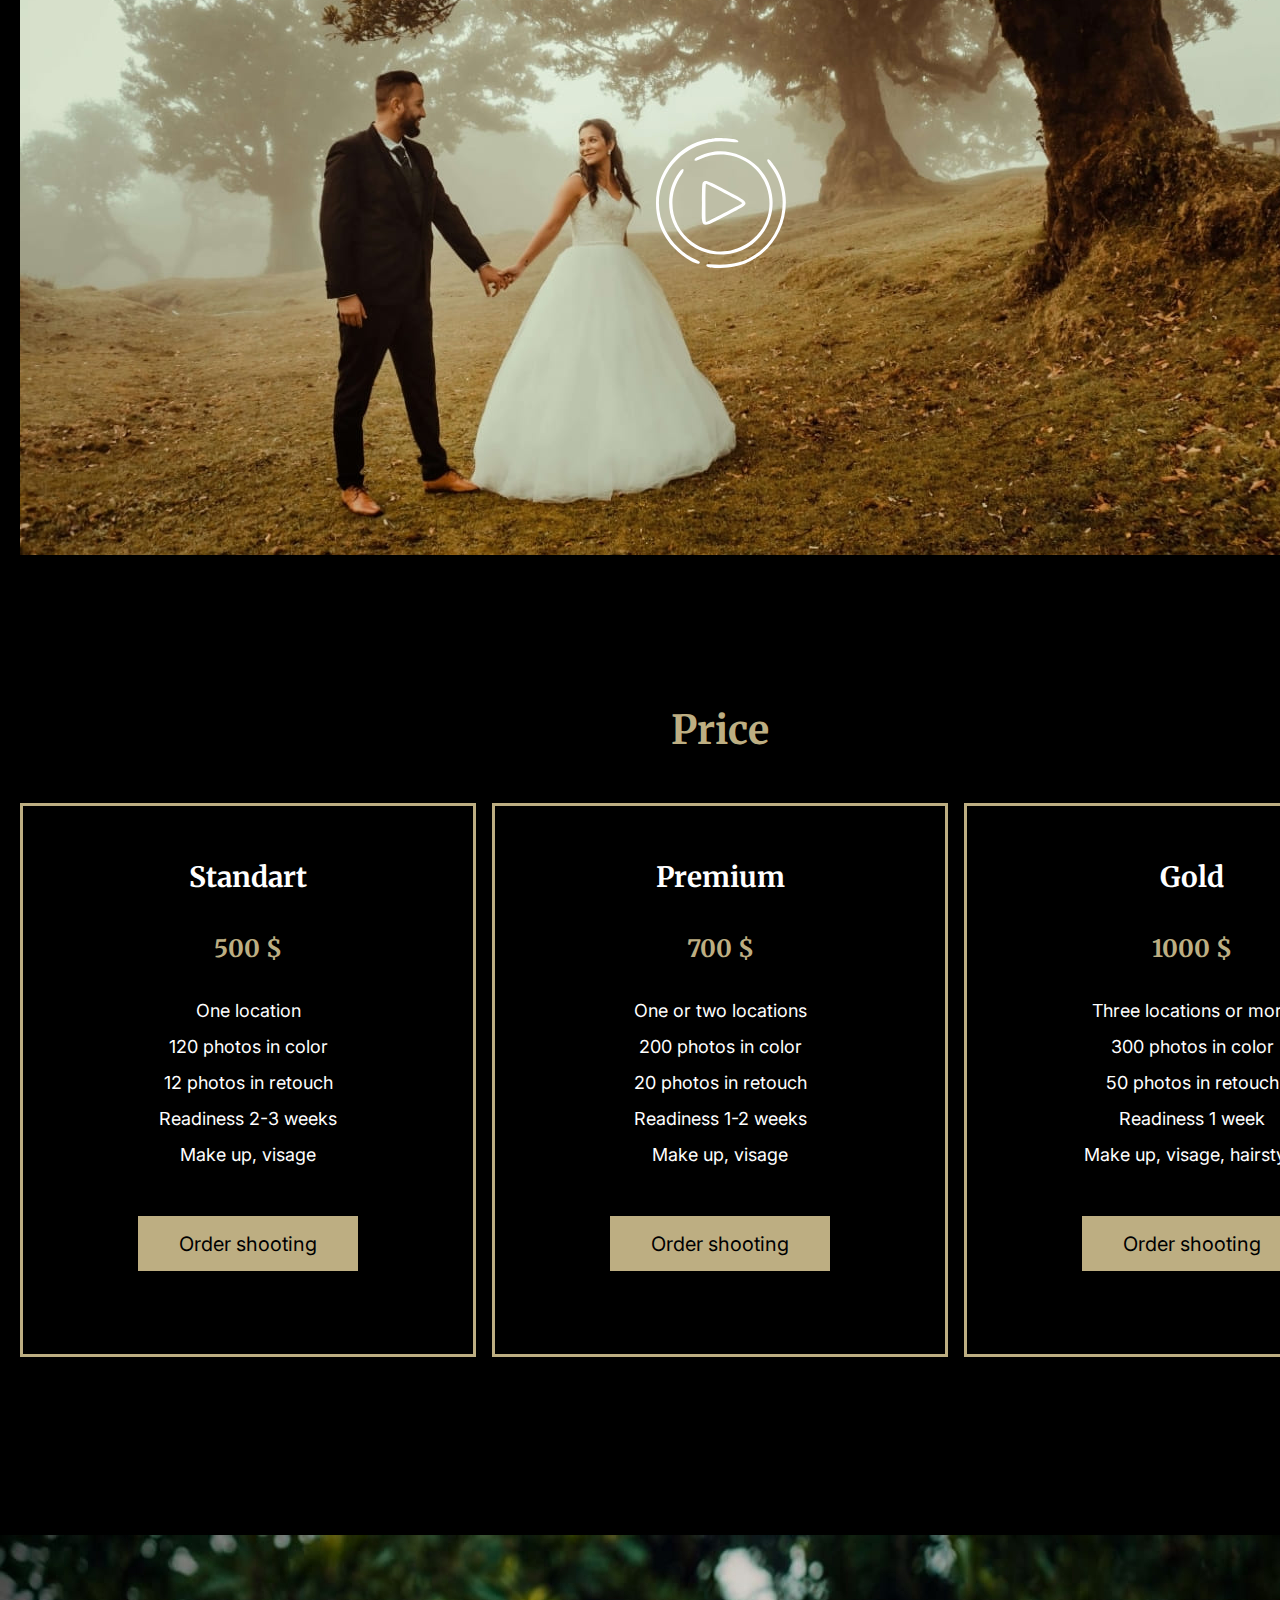
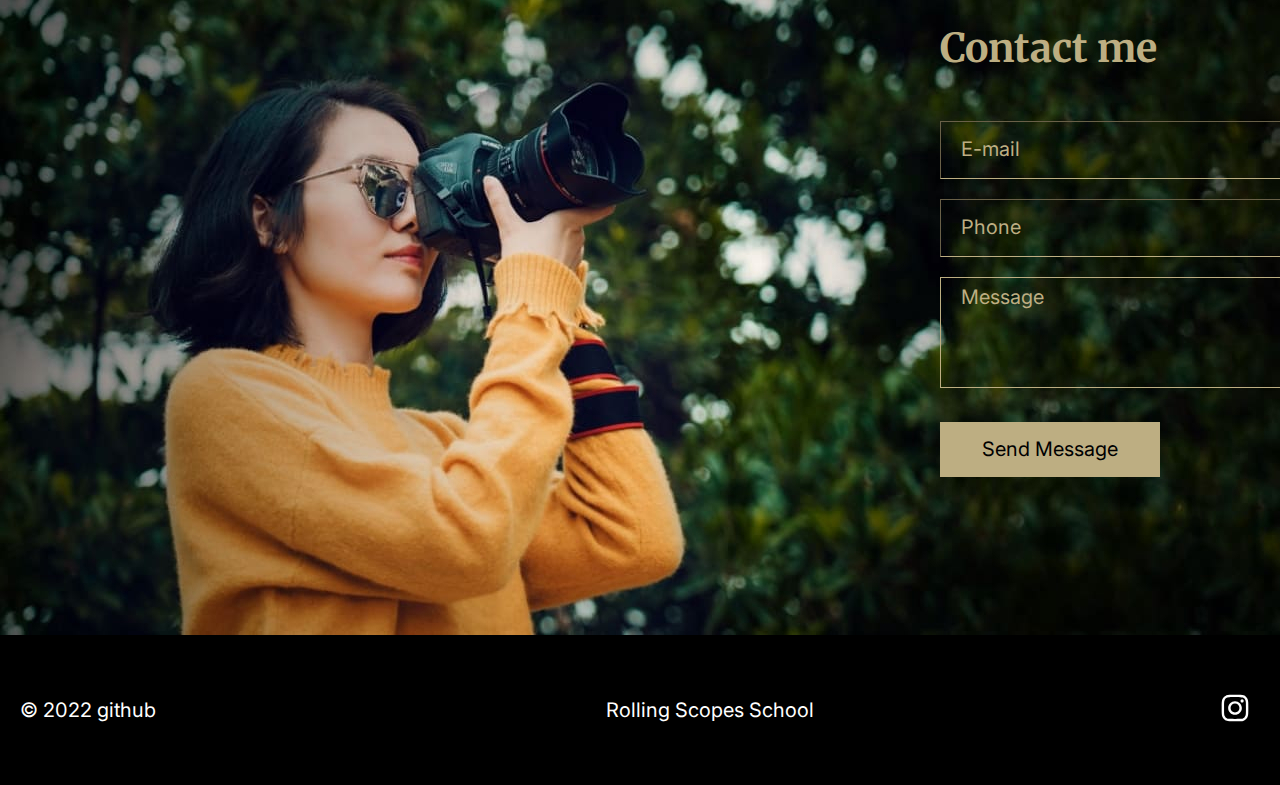
==== commit 567b4ab3: "Merge 814cb14462aca89bd69c2559eff5d7714a794830 into 1e48f8d2f425dcf8d3fce3be67fb43b7d5950e83" ====
--- a/index.html
+++ b/index.html
@@ -14,9 +14,9 @@
  <body>
      <header>
         <div class="container">
-            <div class="logo"><img src="assets/svg/logo.svg" alt="logo" width="50px" height="50px"></div>
+            <div class="logo"><img src="assets/svg/logo.svg" alt="logo" width="50" height="50"></div>
             <div class="nav-list"><nav>
-             <a href="#skills">Skills</a>
+             <a href="#skills" class="change-color">Skills</a>
              <a href="#portfolio">Portfolio</a>
              <a href="#video">Video</a>
              <a href="#price">Price</a>
@@ -35,7 +35,7 @@
              <h1>Alexa Rise</h1>
              <p class="introduction">Save sincere emotions, romantic feelings and happy moments of life together 
                 with professional photographer Alexa Rise</p>
-                <span><button><div class="button-text">Hire me</div></button></span>
+                <span><button><div class="button-text">Hire me</div></button></span></div>
          </section>
 
          <section id="skills" class="skills">
@@ -93,7 +93,7 @@
          <section id="video" class="video">
             <div class="heh2"><h2>Video</h2></div>
         <div class="video-player">
-          
+          <button class="logo-video"><img src="assets/svg/Play_hover.svg" alt="video-player-logo"></button>
             </div>
         </section>
 
